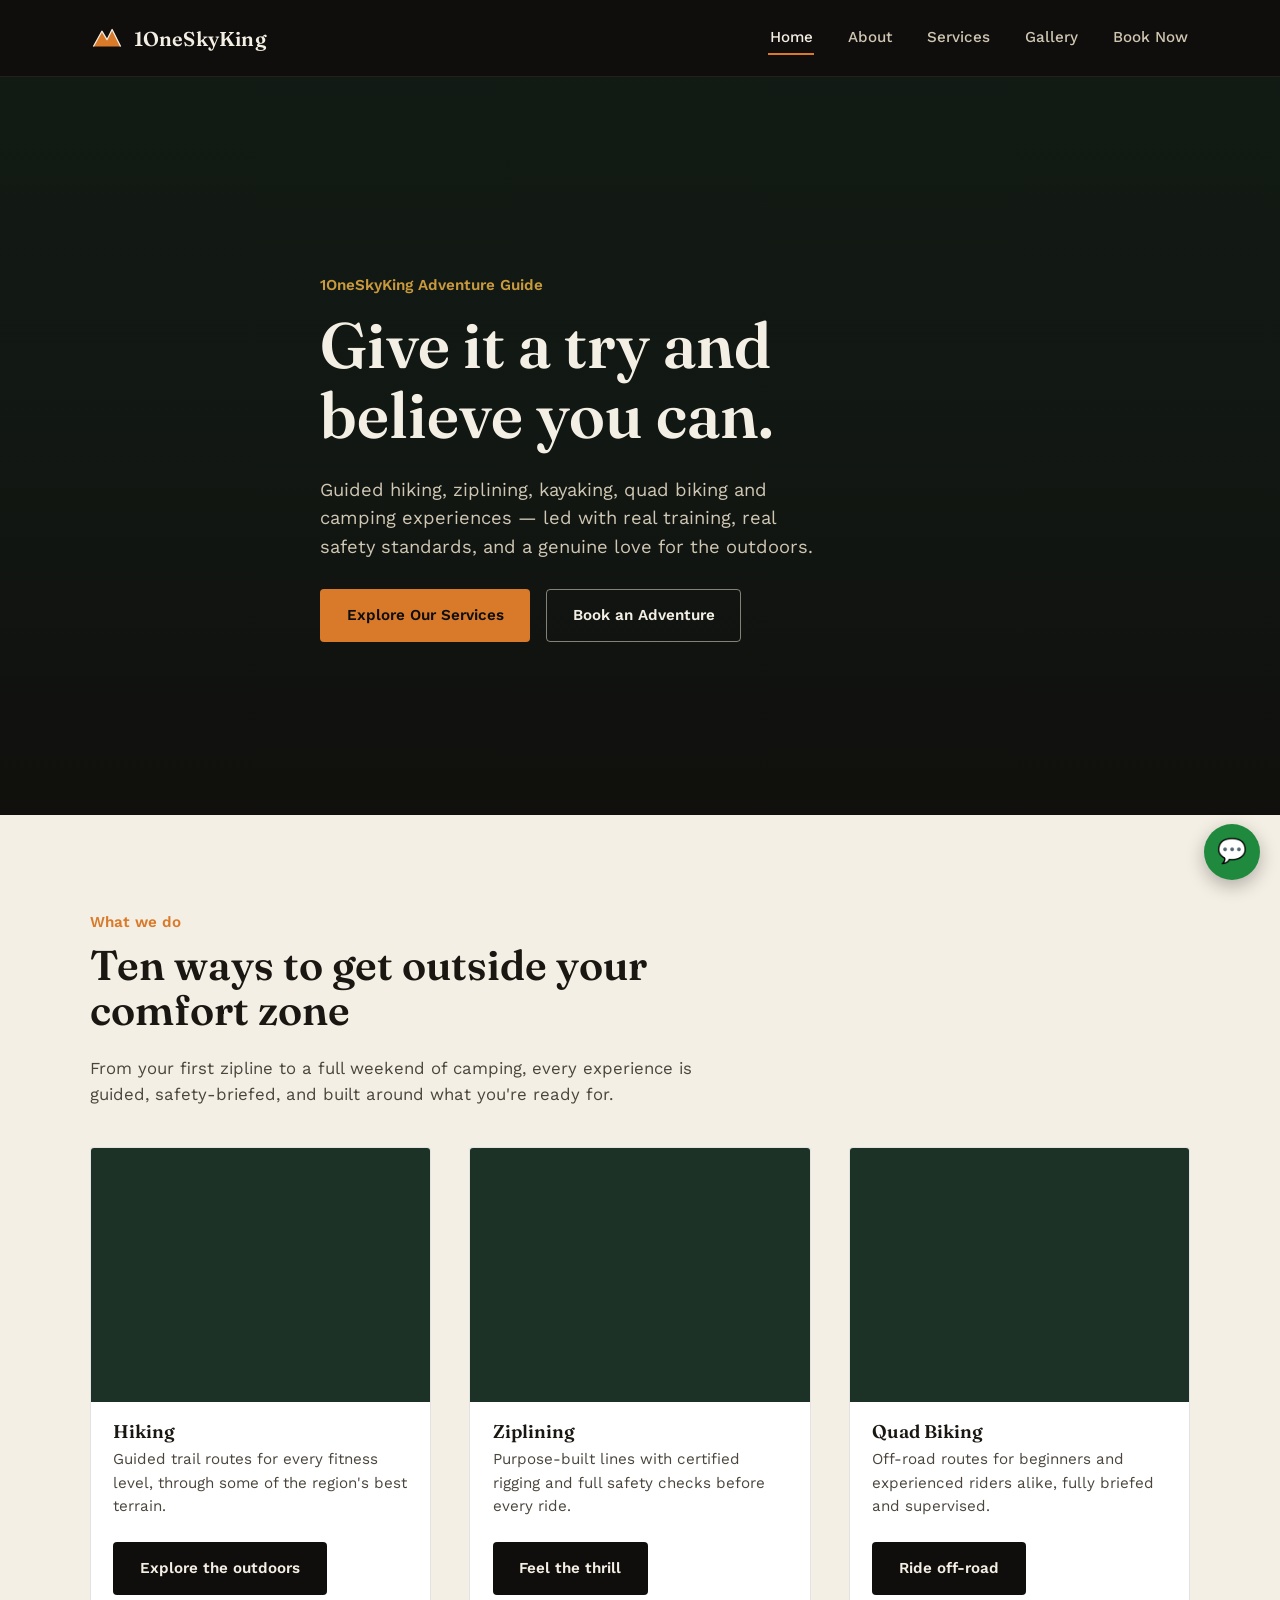
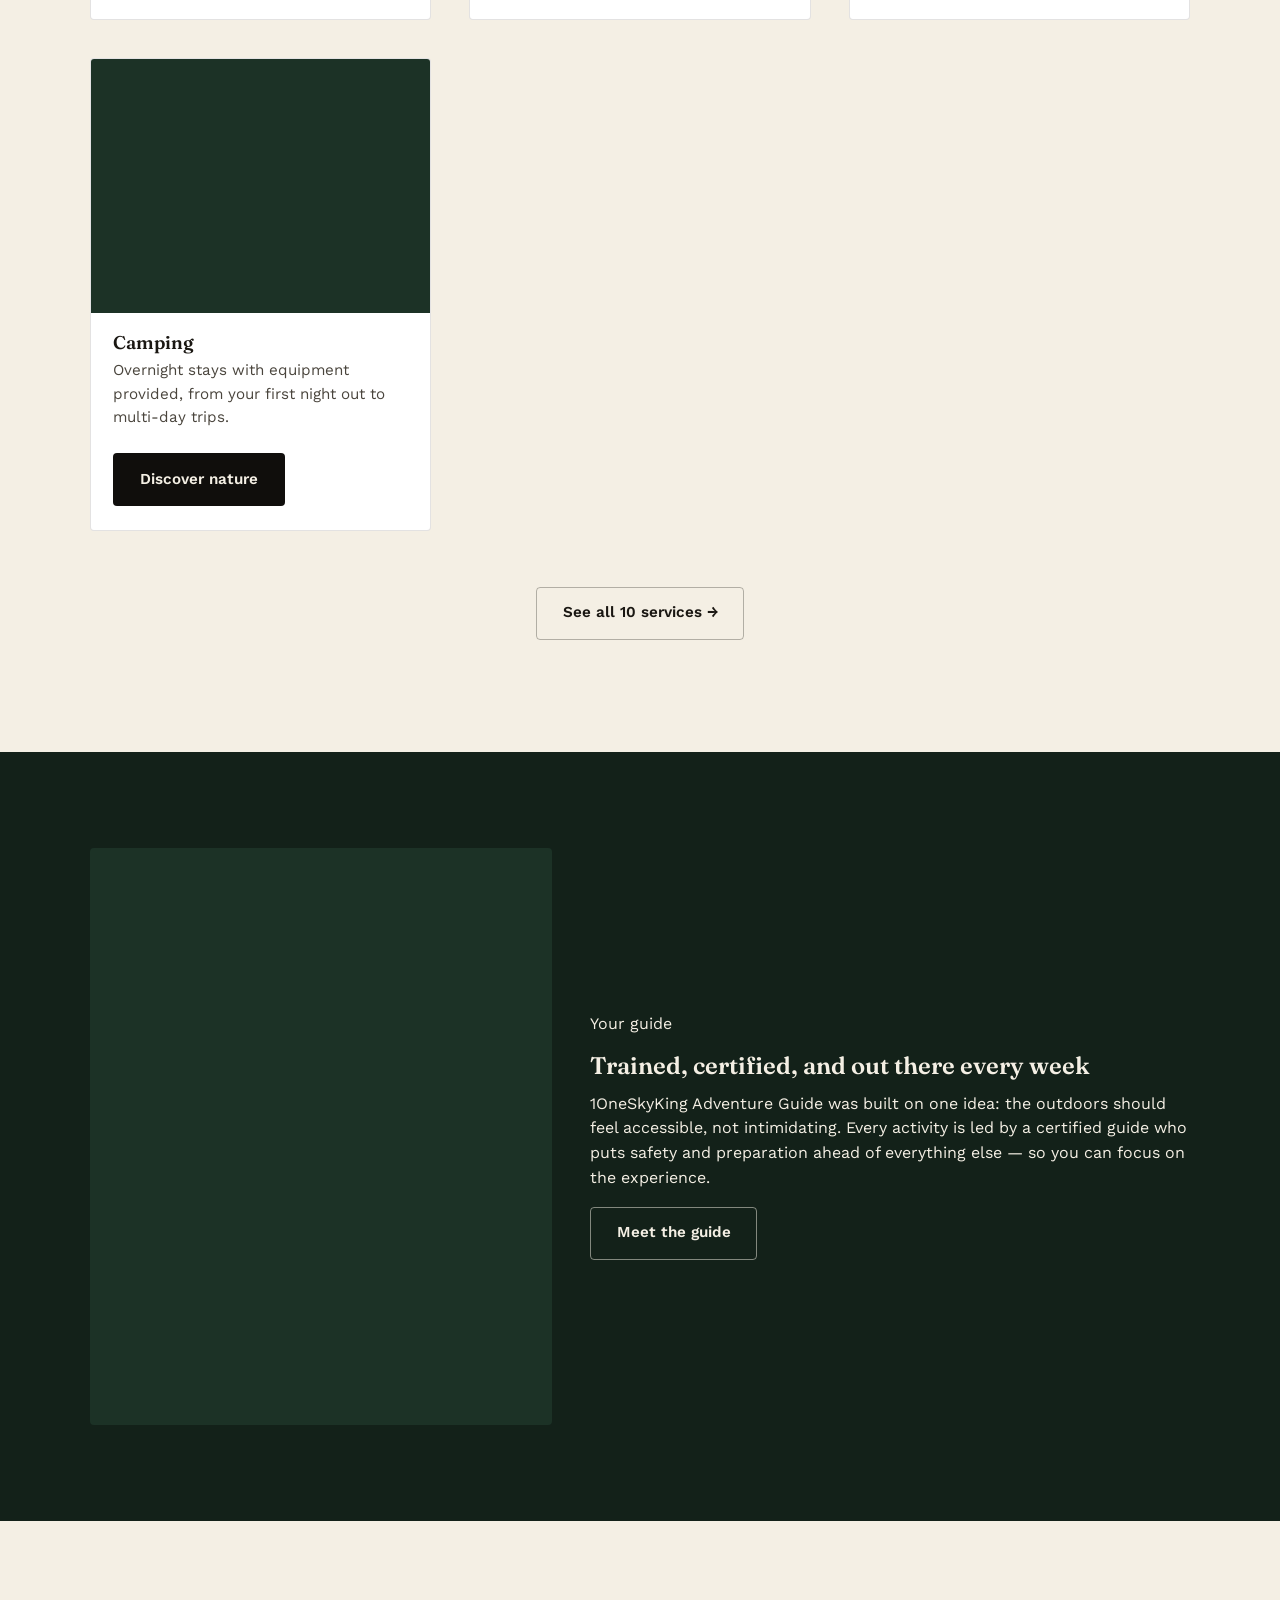
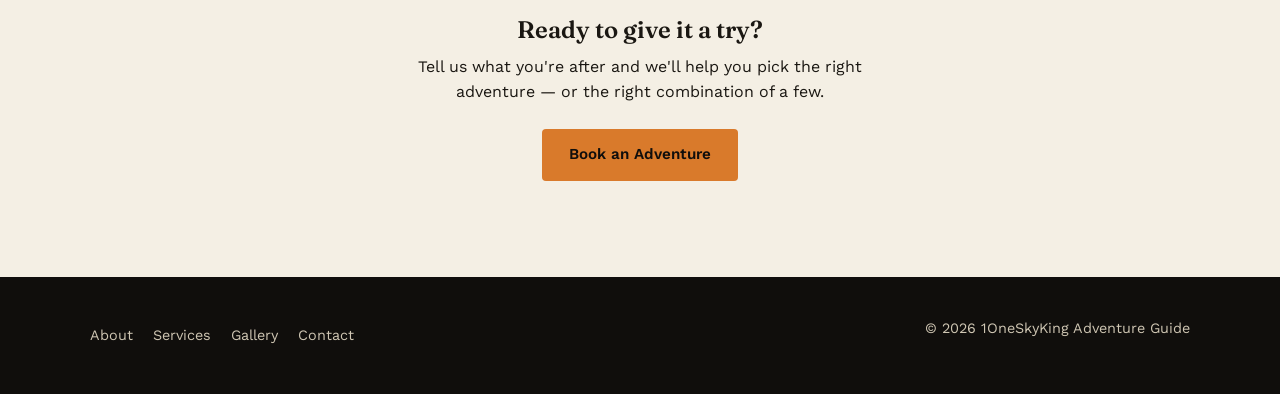
==== index.html @ 1276d013 "First Phase of Website" ====
<!DOCTYPE html>
<html lang="en">
<head>
<meta charset="UTF-8">
<meta name="viewport" content="width=device-width, initial-scale=1.0">
<title>1OneSkyKing Adventure Guide — Give It a Try and Believe You Can</title>
<meta name="description" content="1OneSkyKing Adventure Guide offers hiking, ziplining, kayaking, quad biking, camping and more. Book your next outdoor adventure today.">
<link rel="stylesheet" href="css/style.css">
</head>
<body>

<header class="site-header">
  <div class="wrap">
    <a href="index.html" class="logo">
      <svg class="mark" viewBox="0 0 40 40" fill="none" xmlns="http://www.w3.org/2000/svg" aria-hidden="true">
        <path d="M4 30L14 12L20 22L26 10L36 30H4Z" fill="#D97A2B"/>
        <path d="M4 30L14 12L20 22L26 10L36 30" stroke="#F4EFE4" stroke-width="1.5" stroke-linejoin="round" fill="none"/>
      </svg>
      1OneSkyKing
    </a>
    <button class="nav-toggle" aria-expanded="false" aria-controls="primary-nav" aria-label="Toggle menu">☰</button>
    <nav class="primary-nav" id="primary-nav">
      <ul>
        <li><a href="index.html" aria-current="page">Home</a></li>
        <li><a href="about.html">About</a></li>
        <li><a href="services.html">Services</a></li>
        <li><a href="gallery.html">Gallery</a></li>
        <li><a href="contact.html">Book Now</a></li>
      </ul>
    </nav>
  </div>
</header>

<main>
  <section class="hero">
    <div class="wrap hero-inner">
      <p class="eyebrow">1OneSkyKing Adventure Guide</p>
      <h1>Give it a try and believe you can.</h1>
      <p class="lede">Guided hiking, ziplining, kayaking, quad biking and camping experiences — led with real training, real safety standards, and a genuine love for the outdoors.</p>
      <div class="cta-row">
        <a href="services.html" class="btn btn-primary">Explore Our Services</a>
        <a href="contact.html" class="btn btn-outline">Book an Adventure</a>
      </div>
    </div>
  </section>

  <section>
    <div class="wrap">
      <div class="section-head">
        <p class="kicker">What we do</p>
        <h2>Ten ways to get outside your comfort zone</h2>
        <p>From your first zipline to a full weekend of camping, every experience is guided, safety-briefed, and built around what you're ready for.</p>
      </div>
      <div class="card-grid">
        <div class="service-card">
          <div class="thumb"></div>
          <div class="body">
            <h3>Hiking</h3>
            <p>Guided trail routes for every fitness level, through some of the region's best terrain.</p>
            <a href="services.html#hiking" class="btn btn-dark">Explore the outdoors</a>
          </div>
        </div>
        <div class="service-card">
          <div class="thumb"></div>
          <div class="body">
            <h3>Ziplining</h3>
            <p>Purpose-built lines with certified rigging and full safety checks before every ride.</p>
            <a href="services.html#ziplining" class="btn btn-dark">Feel the thrill</a>
          </div>
        </div>
        <div class="service-card">
          <div class="thumb"></div>
          <div class="body">
            <h3>Quad Biking</h3>
            <p>Off-road routes for beginners and experienced riders alike, fully briefed and supervised.</p>
            <a href="services.html#quad-biking" class="btn btn-dark">Ride off-road</a>
          </div>
        </div>
        <div class="service-card">
          <div class="thumb"></div>
          <div class="body">
            <h3>Camping</h3>
            <p>Overnight stays with equipment provided, from your first night out to multi-day trips.</p>
            <a href="services.html#camping" class="btn btn-dark">Discover nature</a>
          </div>
        </div>
      </div>
      <p class="center mt-lg"><a href="services.html" class="btn btn-outline" style="border-color:rgba(26,23,18,0.3); color:var(--ink);">See all 10 services →</a></p>
    </div>
  </section>

  <section class="section-dark">
    <div class="wrap about-grid">
      <div class="thumb"></div>
      <div>
        <p class="kicker">Your guide</p>
        <h2>Trained, certified, and out there every week</h2>
        <p>1OneSkyKing Adventure Guide was built on one idea: the outdoors should feel accessible, not intimidating. Every activity is led by a certified guide who puts safety and preparation ahead of everything else — so you can focus on the experience.</p>
        <a href="about.html" class="btn btn-outline">Meet the guide</a>
      </div>
    </div>
  </section>

  <section>
    <div class="wrap center">
      <h2>Ready to give it a try?</h2>
      <p style="max-width:50ch; margin:0 auto 1.5rem;">Tell us what you're after and we'll help you pick the right adventure — or the right combination of a few.</p>
      <a href="contact.html" class="btn btn-primary">Book an Adventure</a>
    </div>
  </section>
</main>

<footer class="site-footer">
  <div class="wrap">
    <nav>
      <ul>
        <li><a href="about.html">About</a></li>
        <li><a href="services.html">Services</a></li>
        <li><a href="gallery.html">Gallery</a></li>
        <li><a href="contact.html">Contact</a></li>
      </ul>
    </nav>
    <p>© <span id="year"></span> 1OneSkyKing Adventure Guide</p>
  </div>
</footer>

<a href="https://wa.me/000000000000" class="whatsapp-float" aria-label="Chat on WhatsApp" target="_blank" rel="noopener">💬</a>

<script src="js/main.js"></script>
</body>
</html>
---- css/style.css ----
/* =========================================================
   1OneSkyKing Adventure Guide — global stylesheet
   Design tokens
   ========================================================= */
@import url('https://fonts.googleapis.com/css2?family=Fraunces:opsz,wght@9..144,400;9..144,600;9..144,700&family=Work+Sans:wght@400;500;600;700&display=swap');

:root{
  /* color */
  --canopy:      #132119;   /* deep forest green — primary dark */
  --canopy-2:    #1c3226;   /* lighter green for panels */
  --char:        #100e0c;   /* near-black, warm not blue */
  --ember:       #d97a2b;   /* burnt orange accent */
  --gold:        #c99a3d;   /* muted gold accent */
  --bone:        #f4efe4;   /* warm off-white */
  --bone-dim:    #cfc6b3;   /* muted bone for secondary text on dark */
  --ink:         #1a1712;   /* body text on light */

  /* type */
  --display: 'Fraunces', serif;
  --body: 'Work Sans', sans-serif;

  /* layout */
  --maxw: 1180px;
  --gap: clamp(1.25rem, 3vw, 2.5rem);
  --radius: 4px;
}

*, *::before, *::after{ box-sizing: border-box; }

html{ scroll-behavior: smooth; }

body{
  margin:0;
  font-family: var(--body);
  color: var(--ink);
  background: var(--bone);
  line-height: 1.55;
  -webkit-font-smoothing: antialiased;
}

img{ max-width:100%; display:block; }

a{ color: inherit; text-decoration: none; }

h1,h2,h3,h4{
  font-family: var(--display);
  margin: 0 0 0.5em;
  line-height: 1.1;
  font-weight: 600;
}

p{ margin: 0 0 1em; }

.wrap{
  max-width: var(--maxw);
  margin: 0 auto;
  padding: 0 clamp(1.25rem, 4vw, 2.5rem);
}

/* focus visibility */
a:focus-visible, button:focus-visible, input:focus-visible, textarea:focus-visible, select:focus-visible{
  outline: 2px solid var(--ember);
  outline-offset: 3px;
}

@media (prefers-reduced-motion: reduce){
  *{ animation: none !important; transition: none !important; scroll-behavior: auto !important; }
}

/* =========================================================
   Header / Nav
   ========================================================= */
.site-header{
  position: sticky;
  top: 0;
  z-index: 100;
  background: var(--char);
  border-bottom: 1px solid rgba(244,239,228,0.08);
}

.site-header .wrap{
  display:flex;
  align-items:center;
  justify-content:space-between;
  height: 76px;
}

.logo{
  display:flex;
  align-items:center;
  gap:0.6rem;
  font-family: var(--display);
  font-size: 1.25rem;
  color: var(--bone);
  font-weight:600;
  letter-spacing: 0.2px;
}
.logo .mark{
  width:34px; height:34px;
  flex-shrink:0;
}

nav.primary-nav ul{
  list-style:none;
  display:flex;
  gap: clamp(1rem, 2.5vw, 2rem);
  margin:0; padding:0;
}
nav.primary-nav a{
  color: var(--bone-dim);
  font-size: 0.95rem;
  font-weight:500;
  padding: 0.4rem 0.1rem;
  border-bottom: 2px solid transparent;
  transition: color .15s ease, border-color .15s ease;
}
nav.primary-nav a:hover,
nav.primary-nav a[aria-current="page"]{
  color: var(--bone);
  border-color: var(--ember);
}

.nav-toggle{
  display:none;
  background:none;
  border:1px solid rgba(244,239,228,0.3);
  color: var(--bone);
  border-radius: var(--radius);
  width:42px; height:38px;
  font-size:1.1rem;
  cursor:pointer;
}

@media (max-width: 760px){
  .nav-toggle{ display:block; }
  nav.primary-nav{
    position:absolute;
    top:76px; left:0; right:0;
    background: var(--char);
    border-bottom:1px solid rgba(244,239,228,0.08);
    max-height:0;
    overflow:hidden;
    transition: max-height .25s ease;
  }
  nav.primary-nav.open{ max-height: 320px; }
  nav.primary-nav ul{
    flex-direction:column;
    padding: 0.5rem clamp(1.25rem,4vw,2.5rem) 1.25rem;
    gap: 0.25rem;
  }
  nav.primary-nav a{ display:block; padding:0.6rem 0; }
}

/* =========================================================
   Buttons
   ========================================================= */
.btn{
  display:inline-flex;
  align-items:center;
  gap:0.5rem;
  padding: 0.85rem 1.6rem;
  border-radius: var(--radius);
  font-weight:600;
  font-size:0.95rem;
  border: 1px solid transparent;
  cursor:pointer;
  transition: transform .15s ease, background .15s ease, border-color .15s ease, color .15s ease;
}
.btn:hover{ transform: translateY(-2px); }

.btn-primary{
  background: var(--ember);
  color: var(--char);
}
.btn-primary:hover{ background:#e88a3d; }

.btn-outline{
  background: transparent;
  border-color: rgba(244,239,228,0.5);
  color: var(--bone);
}
.btn-outline:hover{ border-color: var(--bone); }

.btn-dark{
  background: var(--char);
  color: var(--bone);
}
.btn-dark:hover{ background:#000; }

/* =========================================================
   Hero
   ========================================================= */
.hero{
  position:relative;
  min-height: 82vh;
  display:flex;
  align-items:flex-end;
  background:
    linear-gradient(180deg, rgba(16,14,12,0.35) 0%, rgba(16,14,12,0.55) 55%, rgba(16,14,12,0.92) 100%),
    var(--canopy) url('../images/hero-adventure.jpg') center/cover no-repeat;
  color: var(--bone);
}
.hero-inner{
  padding-bottom: clamp(2.5rem, 6vw, 5rem);
  max-width: 720px;
}
.hero .eyebrow{
  color: var(--gold);
  font-weight:600;
  font-size:0.95rem;
  margin-bottom:0.75rem;
}
.hero h1{
  font-size: clamp(2.3rem, 5.5vw, 4rem);
  margin-bottom: 0.4em;
}
.hero p.lede{
  font-size: 1.15rem;
  color: var(--bone-dim);
  max-width: 46ch;
}
.hero .cta-row{
  display:flex;
  flex-wrap:wrap;
  gap: 1rem;
  margin-top: 1.75rem;
}

/* =========================================================
   Section scaffolding
   ========================================================= */
section{ padding: clamp(3.5rem, 8vw, 6rem) 0; }

.section-head{
  max-width: 640px;
  margin-bottom: 2.5rem;
}
.section-head .kicker{
  color: var(--ember);
  font-weight:600;
  font-size:0.95rem;
  margin-bottom:0.5rem;
}
.section-head h2{
  font-size: clamp(1.8rem, 3.5vw, 2.6rem);
}
.section-head p{
  color:#4a453d;
  font-size:1.05rem;
}

.section-dark{
  background: var(--canopy);
  color: var(--bone);
}
.section-dark .section-head p{ color: var(--bone-dim); }
.section-dark h2, .section-dark h3{ color: var(--bone); }

/* =========================================================
   Cards — services / gallery
   ========================================================= */
.card-grid{
  display:grid;
  grid-template-columns: repeat(auto-fill, minmax(260px, 1fr));
  gap: var(--gap);
}

.service-card{
  border: 1px solid rgba(26,23,18,0.12);
  border-radius: var(--radius);
  overflow:hidden;
  background:#fff;
  display:flex;
  flex-direction:column;
}
.service-card .thumb{
  aspect-ratio: 4/3;
  background: var(--canopy-2) center/cover no-repeat;
}
.service-card .body{
  padding: 1.25rem 1.4rem 1.5rem;
  display:flex;
  flex-direction:column;
  flex:1;
}
.service-card h3{ font-size:1.15rem; margin-bottom:0.35rem; }
.service-card p{ color:#4a453d; font-size:0.95rem; flex:1; }
.service-card .btn{ align-self:flex-start; margin-top:0.5rem; }

/* full service detail rows used on services.html */
.service-detail{
  display:grid;
  grid-template-columns: 1fr 1.2fr;
  gap: var(--gap);
  align-items:center;
  padding: clamp(2rem, 5vw, 3rem) 0;
  border-bottom: 1px solid rgba(26,23,18,0.1);
}
.service-detail:last-child{ border-bottom:none; }
.service-detail .thumb{
  aspect-ratio: 5/4;
  border-radius: var(--radius);
  background: var(--canopy-2) center/cover no-repeat;
}
.service-detail h3{ font-size:1.5rem; }
.service-detail .meta{
  display:flex; gap:0.75rem; flex-wrap:wrap;
  margin-top:1rem;
}
.service-detail .tag{
  font-size:0.8rem;
  font-weight:600;
  color: var(--canopy);
  background: rgba(19,33,25,0.08);
  padding: 0.3rem 0.7rem;
  border-radius: 999px;
}
@media (max-width: 760px){
  .service-detail{ grid-template-columns:1fr; }
  .service-detail .thumb{ order:-1; }
}

/* =========================================================
   Gallery
   ========================================================= */
.gallery-filters{
  display:flex;
  flex-wrap:wrap;
  gap:0.6rem;
  margin-bottom:2rem;
}
.gallery-filters button{
  font-family:var(--body);
  font-weight:600;
  font-size:0.9rem;
  padding: 0.5rem 1.1rem;
  border-radius: 999px;
  border: 1px solid rgba(26,23,18,0.2);
  background: transparent;
  color: var(--ink);
  cursor:pointer;
  transition: background .15s ease, color .15s ease;
}
.gallery-filters button.active,
.gallery-filters button:hover{
  background: var(--canopy);
  border-color: var(--canopy);
  color: var(--bone);
}
.gallery-grid{
  display:grid;
  grid-template-columns: repeat(auto-fill, minmax(240px,1fr));
  gap: 1rem;
}
.gallery-item{
  aspect-ratio: 1/1;
  border-radius: var(--radius);
  background: var(--canopy-2) center/cover no-repeat;
  position:relative;
  overflow:hidden;
}
.gallery-item .cap{
  position:absolute; left:0; right:0; bottom:0;
  padding: 0.6rem 0.8rem;
  font-size:0.82rem;
  font-weight:600;
  color: var(--bone);
  background: linear-gradient(0deg, rgba(16,14,12,0.85), transparent);
}
.gallery-item.hidden{ display:none; }

/* =========================================================
   About page bits
   ========================================================= */
.about-grid{
  display:grid;
  grid-template-columns: 1fr 1.3fr;
  gap: var(--gap);
  align-items:center;
}
.about-grid .thumb{
  aspect-ratio: 4/5;
  border-radius: var(--radius);
  background: var(--canopy-2) center/cover no-repeat;
}
@media (max-width: 760px){
  .about-grid{ grid-template-columns:1fr; }
}

.pillar-grid{
  display:grid;
  grid-template-columns: repeat(auto-fit, minmax(220px,1fr));
  gap: var(--gap);
  margin-top: 2rem;
}
.pillar{
  border-left: 2px solid var(--ember);
  padding-left: 1.1rem;
}
.pillar h3{ font-size:1.05rem; }
.pillar p{ font-size:0.92rem; color:#4a453d; }

/* =========================================================
   Safety section
   ========================================================= */
.safety-list{
  list-style:none;
  margin:0; padding:0;
  display:grid;
  gap:1rem;
}
.safety-list li{
  display:flex;
  gap:0.9rem;
  align-items:flex-start;
  padding: 1rem 0;
  border-bottom:1px solid rgba(244,239,228,0.12);
}
.safety-list .num{
  font-family: var(--display);
  font-weight:600;
  color: var(--gold);
  font-size:1.1rem;
  flex-shrink:0;
}

/* =========================================================
   Booking / contact
   ========================================================= */
.contact-grid{
  display:grid;
  grid-template-columns: 1.1fr 0.9fr;
  gap: var(--gap);
  align-items:start;
}
@media (max-width: 860px){
  .contact-grid{ grid-template-columns:1fr; }
}

form.booking{
  display:grid;
  gap:1rem;
  background:#fff;
  border:1px solid rgba(26,23,18,0.12);
  border-radius: var(--radius);
  padding: clamp(1.5rem, 3vw, 2.25rem);
}
.field{ display:grid; gap:0.4rem; }
.field label{ font-size:0.9rem; font-weight:600; }
.field input, .field select, .field textarea{
  font-family: var(--body);
  font-size:0.95rem;
  padding:0.75rem 0.9rem;
  border:1px solid rgba(26,23,18,0.25);
  border-radius: var(--radius);
  background:#fdfcf9;
  color: var(--ink);
}
.field textarea{ resize:vertical; min-height:110px; }
.row-2{
  display:grid;
  grid-template-columns:1fr 1fr;
  gap:1rem;
}
@media (max-width:520px){ .row-2{ grid-template-columns:1fr; } }

.form-note{ font-size:0.85rem; color:#6b6656; }
.form-status{ font-size:0.9rem; font-weight:600; min-height:1.2em; }
.form-status.ok{ color:#2b6b3f; }
.form-status.err{ color:#a83232; }

.contact-info{
  display:grid;
  gap:1.5rem;
}
.info-card{
  border:1px solid rgba(26,23,18,0.12);
  border-radius:var(--radius);
  padding:1.4rem 1.5rem;
  background:#fff;
}
.info-card h3{ font-size:1.05rem; margin-bottom:0.5rem; }
.info-card p{ margin:0; color:#4a453d; font-size:0.95rem; }
.info-card a.value{ font-weight:600; color:var(--canopy); }

.social-row{ display:flex; gap:0.85rem; margin-top:0.5rem; }
.social-row a{
  width:38px; height:38px;
  border-radius:50%;
  border:1px solid rgba(26,23,18,0.2);
  display:flex; align-items:center; justify-content:center;
}
.social-row a:hover{ background: var(--canopy); border-color:var(--canopy); color:#fff; }

.map-embed{
  border-radius: var(--radius);
  overflow:hidden;
  border:1px solid rgba(26,23,18,0.12);
  aspect-ratio: 16/9;
}
.map-embed iframe{ width:100%; height:100%; border:0; }

/* Floating WhatsApp button — sitewide */
.whatsapp-float{
  position:fixed;
  right: 1.25rem;
  bottom: 1.25rem;
  z-index: 200;
  width:56px; height:56px;
  border-radius:50%;
  background:#1f8a3d;
  color:#fff;
  display:flex; align-items:center; justify-content:center;
  box-shadow: 0 6px 18px rgba(0,0,0,0.28);
  font-size:1.5rem;
  transition: transform .15s ease;
}
.whatsapp-float:hover{ transform: scale(1.06); }

/* =========================================================
   Footer
   ========================================================= */
footer.site-footer{
  background: var(--char);
  color: var(--bone-dim);
  padding: 2.5rem 0;
  font-size:0.9rem;
}
footer.site-footer .wrap{
  display:flex;
  flex-wrap:wrap;
  gap:1rem;
  align-items:center;
  justify-content:space-between;
}
footer.site-footer nav ul{
  list-style:none; display:flex; gap:1.25rem; margin:0; padding:0; flex-wrap:wrap;
}
footer.site-footer a:hover{ color: var(--bone); }

/* utility */
.center{ text-align:center; }
.mt-lg{ margin-top: clamp(2rem,5vw,3.5rem); }
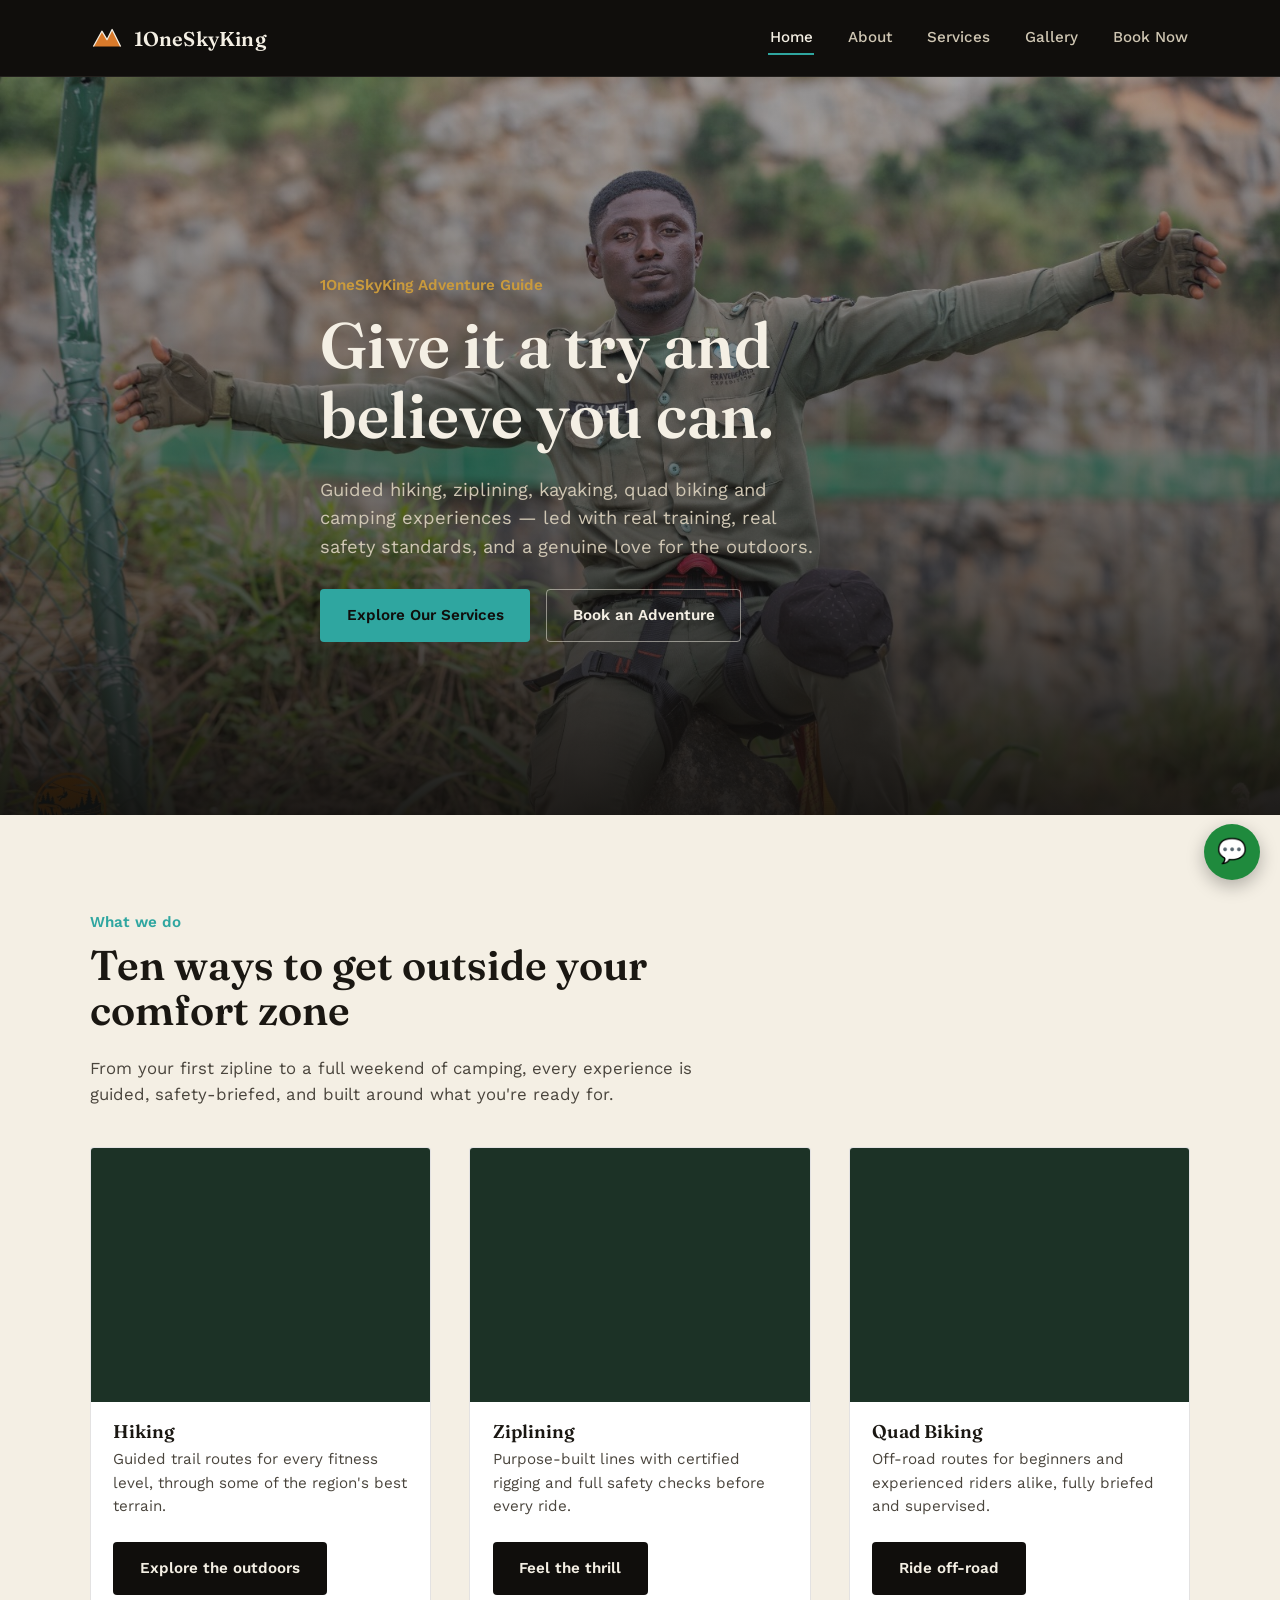
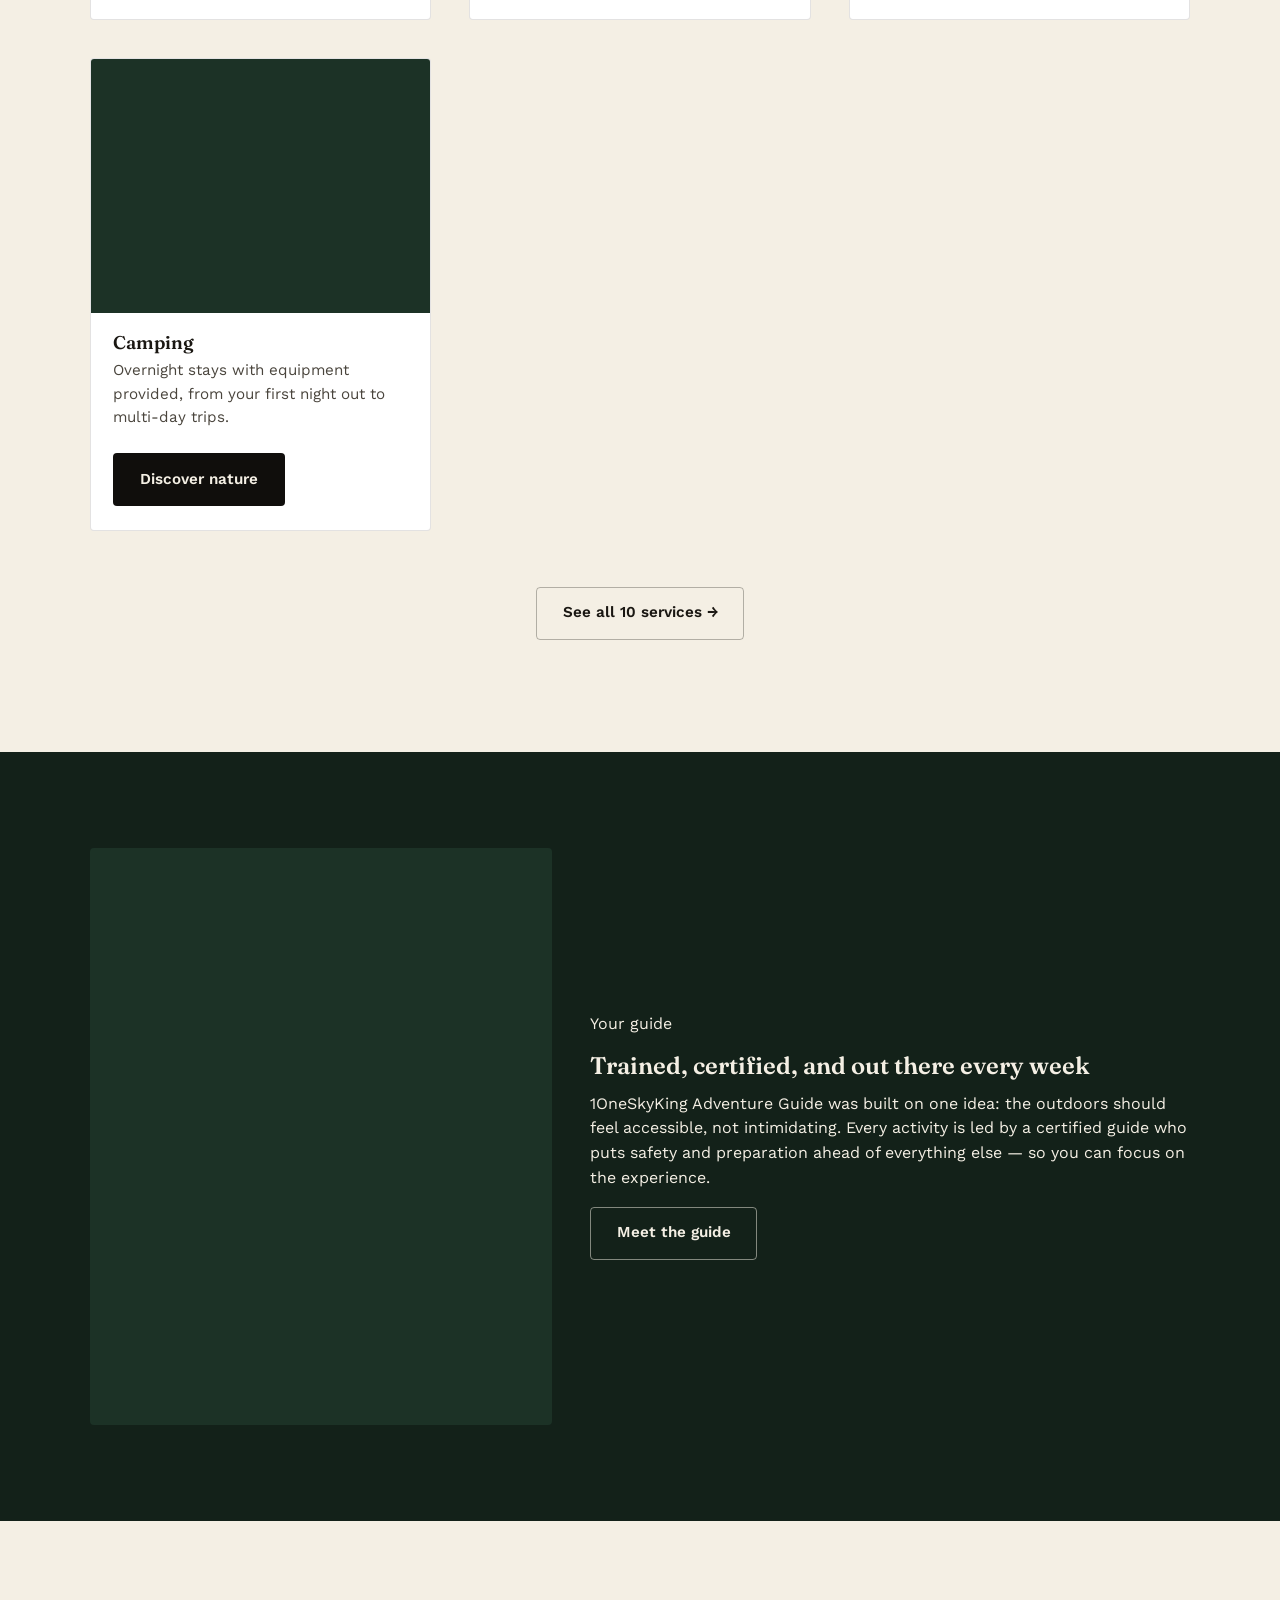
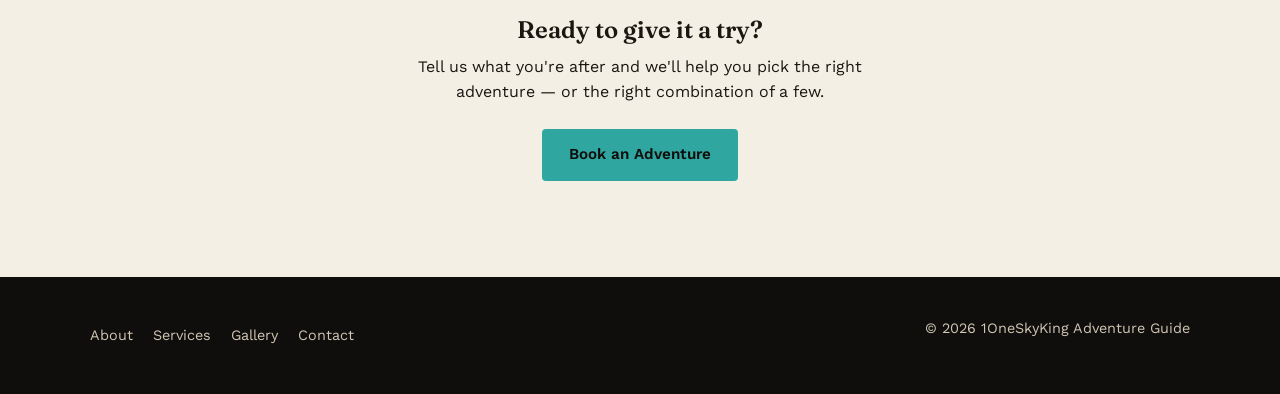
==== commit 0a3c6900: "Changed font style fixed Whatsapp Placeholders" ====
--- a/index.html
+++ b/index.html
@@ -32,8 +32,11 @@
 </header>
 
 <main>
-  <section class="hero">
-    <div class="wrap hero-inner">
+ <section class="hero" id="hero">
+     <div class="hero-slide active" style="background-image:url('images/Hero.jpeg')"></div>
+     <div class="hero-slide" style="background-image:url('images/Potentialhero.jpeg')"></div>
+     <div class="hero-slide" style="background-image:url('images/GoingDownwithcustomer.jpeg')"></div>
+     <div class="wrap hero-inner">
       <p class="eyebrow">1OneSkyKing Adventure Guide</p>
       <h1>Give it a try and believe you can.</h1>
       <p class="lede">Guided hiking, ziplining, kayaking, quad biking and camping experiences — led with real training, real safety standards, and a genuine love for the outdoors.</p>
--- a/css/style.css
+++ b/css/style.css
@@ -2,14 +2,14 @@
    1OneSkyKing Adventure Guide — global stylesheet
    Design tokens
    ========================================================= */
-@import url('https://fonts.googleapis.com/css2?family=Fraunces:opsz,wght@9..144,400;9..144,600;9..144,700&family=Work+Sans:wght@400;500;600;700&display=swap');
+@import url('https://fonts.googleapis.com/css2?family=Anton&family=Fraunces:opsz,wght@9..144,400;9..144,600;9..144,700&family=Work+Sans:wght@400;500;600;700&display=swap');
 
 :root{
   /* color */
   --canopy:      #132119;   /* deep forest green — primary dark */
   --canopy-2:    #1c3226;   /* lighter green for panels */
   --char:        #100e0c;   /* near-black, warm not blue */
-  --ember:       #d97a2b;   /* burnt orange accent */
+  --ember:       #2fa6a0;    /*Teal */  /*--ember: #e8543a; */
   --gold:        #c99a3d;   /* muted gold accent */
   --bone:        #f4efe4;   /* warm off-white */
   --bone-dim:    #cfc6b3;   /* muted bone for secondary text on dark */
@@ -36,6 +36,7 @@
   background: var(--bone);
   line-height: 1.55;
   -webkit-font-smoothing: antialiased;
+  --header-font: 'Anton', sans-serif;
 }
 
 img{ max-width:100%; display:block; }
@@ -86,6 +87,8 @@
 }
 
 .logo{
+  font-family: var(--header-font);
+  letter-spacing: 0.5px;
   display:flex;
   align-items:center;
   gap:0.6rem;
@@ -192,15 +195,33 @@
    ========================================================= */
 .hero{
   position:relative;
+  overflow:hidden;
   min-height: 82vh;
   display:flex;
   align-items:flex-end;
-  background:
-    linear-gradient(180deg, rgba(16,14,12,0.35) 0%, rgba(16,14,12,0.55) 55%, rgba(16,14,12,0.92) 100%),
-    var(--canopy) url('../images/hero-adventure.jpg') center/cover no-repeat;
-  color: var(--bone);
-}
+  color: var(--bone);
+}
+.hero::before{
+  content:'';
+  position:absolute;
+  inset:0;
+  background: linear-gradient(180deg, rgba(16,14,12,0.35) 0%, rgba(16,14,12,0.55) 55%, rgba(16,14,12,0.92) 100%);
+  z-index:1;
+}
+.hero-slide{
+  position:absolute;
+  inset:0;
+  background-position:center;
+  background-size:cover;
+  opacity:0;
+  transition: opacity 1.4s ease;
+  z-index:0;
+}
+.hero-slide.active{ opacity:1; }
+
 .hero-inner{
+  position:relative;
+  z-index:2;
   padding-bottom: clamp(2.5rem, 6vw, 5rem);
   max-width: 720px;
 }
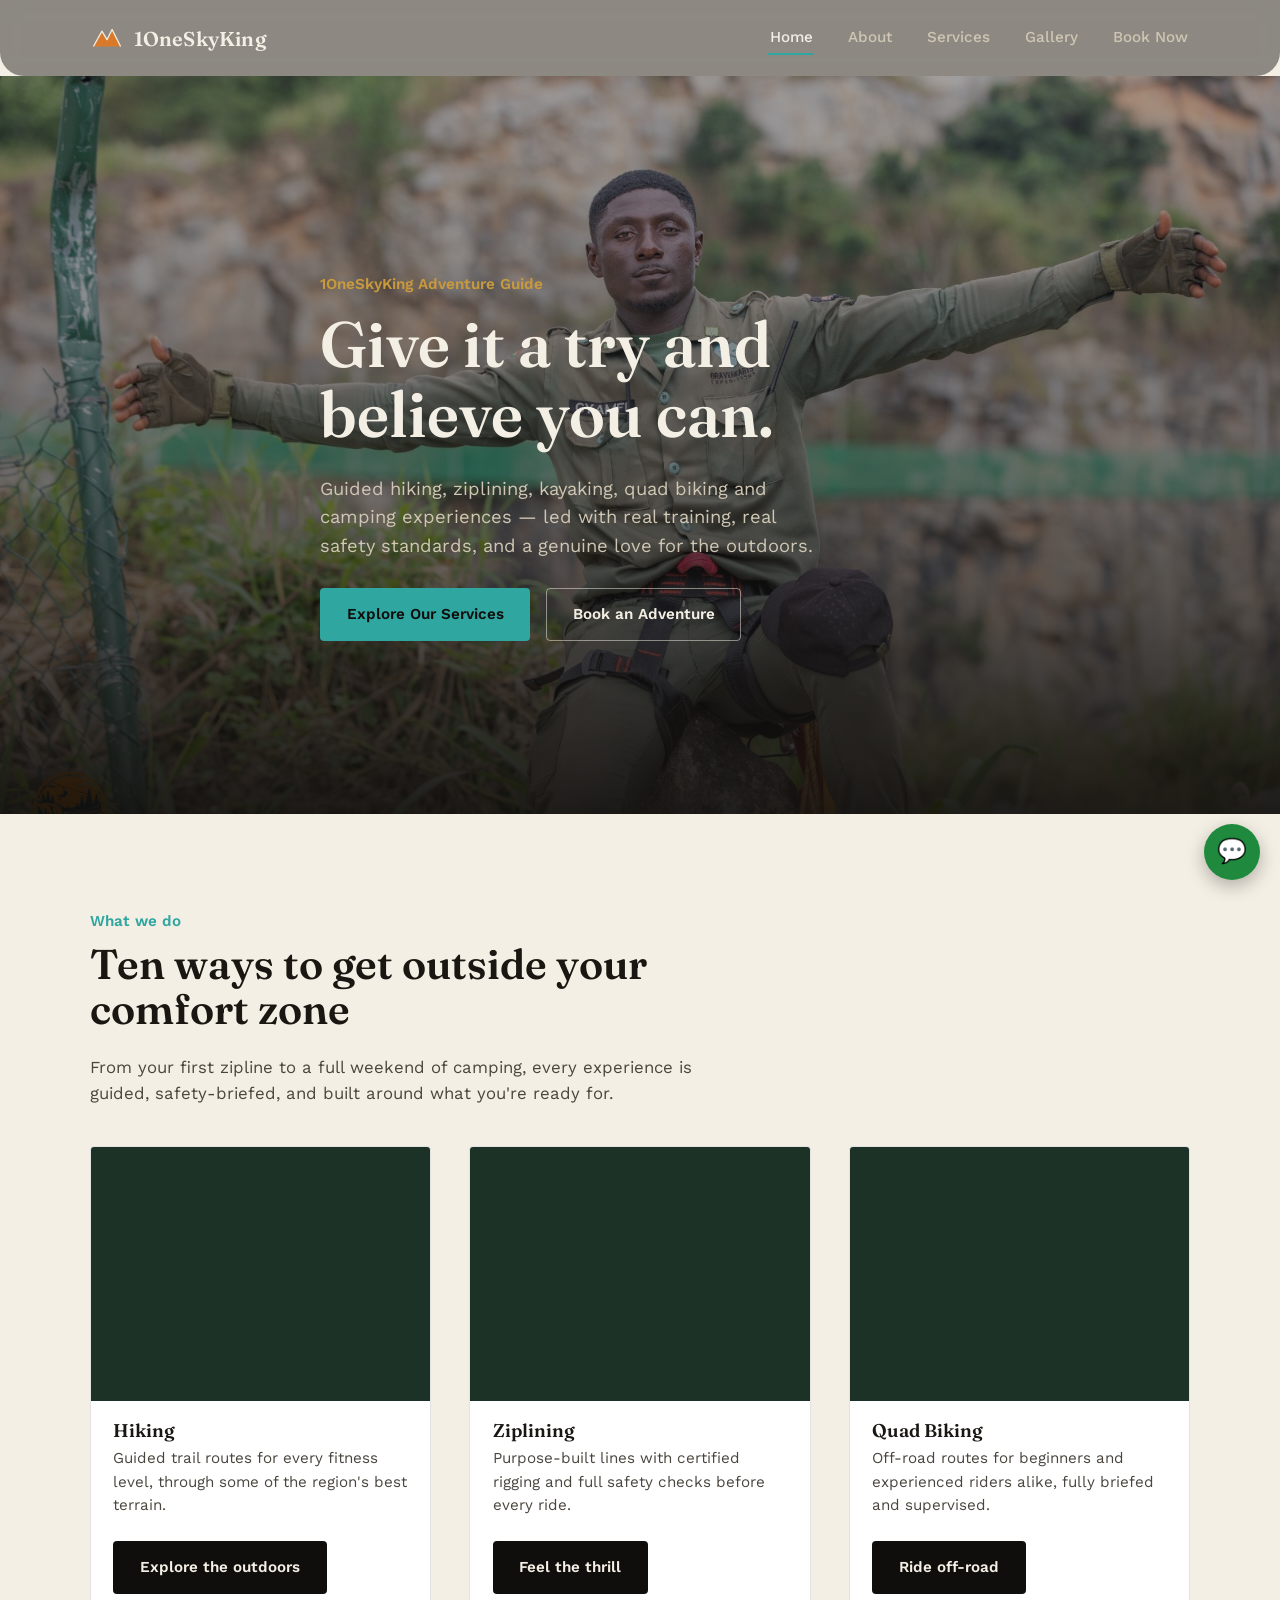
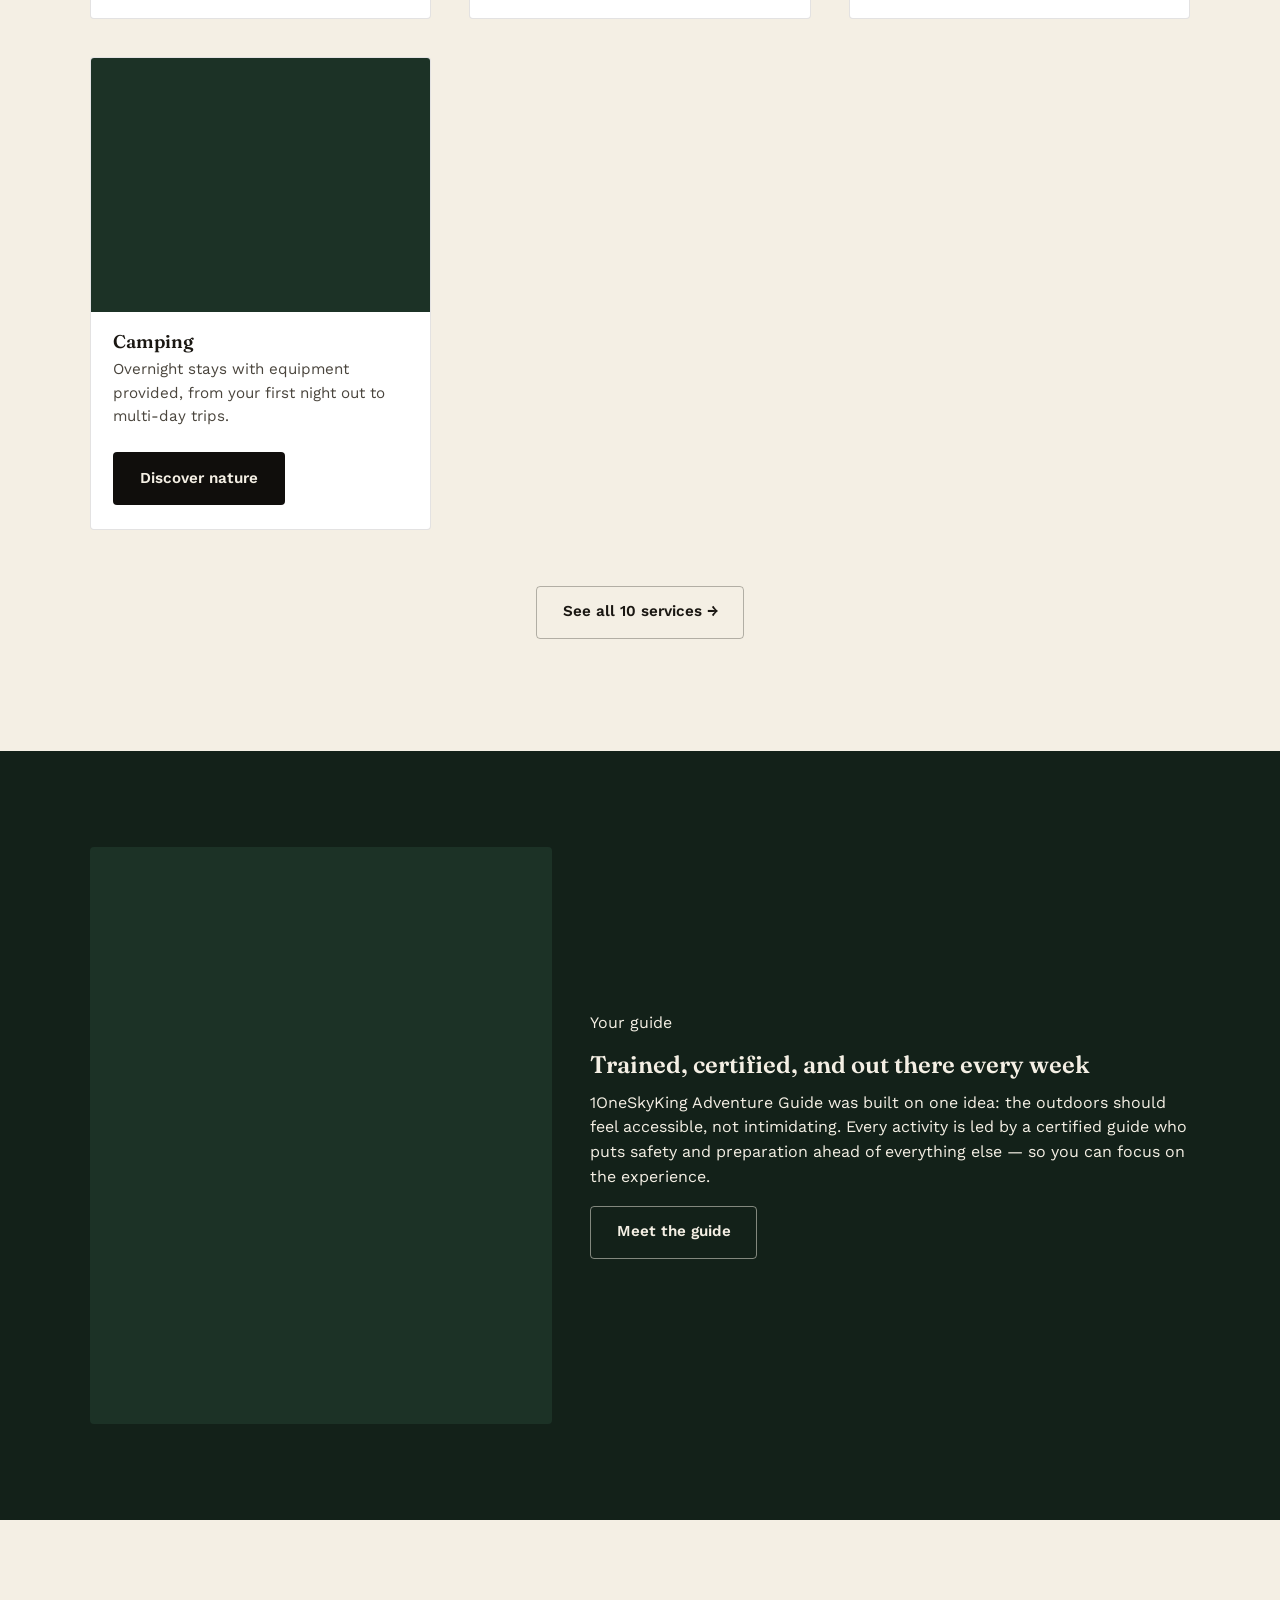
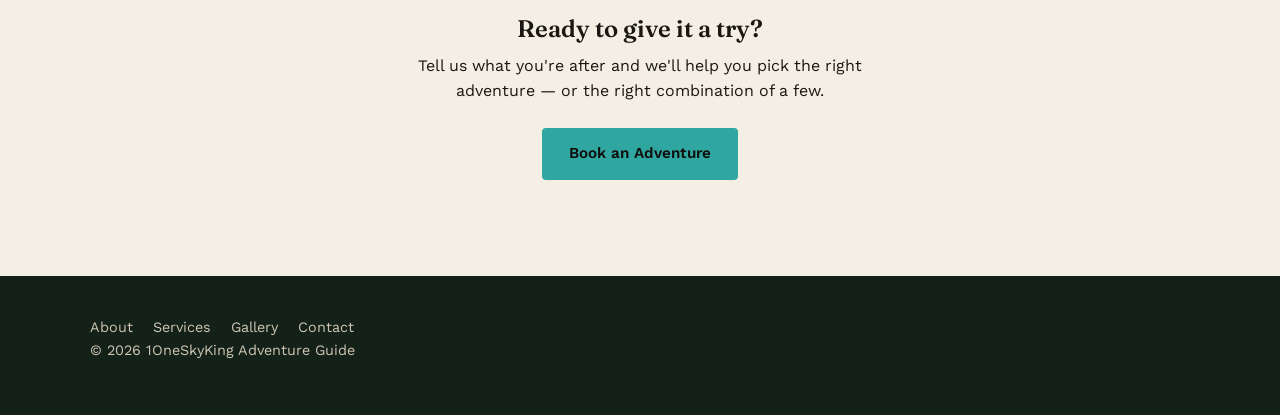
==== commit 362023b9: "Made more Changes" ====
--- a/index.html
+++ b/index.html
@@ -127,7 +127,7 @@
   </div>
 </footer>
 
-<a href="https://wa.me/000000000000" class="whatsapp-float" aria-label="Chat on WhatsApp" target="_blank" rel="noopener">💬</a>
+<a href="https://wa.me/+233246155531" class="whatsapp-float" aria-label="Chat on WhatsApp" target="_blank" rel="noopener">💬</a>
 
 <script src="js/main.js"></script>
 </body>
--- a/css/style.css
+++ b/css/style.css
@@ -75,8 +75,11 @@
   position: sticky;
   top: 0;
   z-index: 100;
-  background: var(--char);
-  border-bottom: 1px solid rgba(244,239,228,0.08);
+  background: rgba(16,14,12,0.45);
+  backdrop-filter: blur(10px);
+  -webkit-backdrop-filter: blur(10px);
+  border-bottom: none;
+  border-radius: 0 0 24px 24px;
 }
 
 .site-header .wrap{
@@ -547,13 +550,13 @@
   padding: 2.5rem 0;
   font-size:0.9rem;
 }
-footer.site-footer .wrap{
-  display:flex;
-  flex-wrap:wrap;
-  gap:1rem;
-  align-items:center;
-  justify-content:space-between;
-}
+footer.site-footer{
+  background: var(--canopy);   /* was: var(--char) */
+  color: var(--bone-dim);
+  padding: 2.5rem 0;
+  font-size:0.9rem;
+}
+
 footer.site-footer nav ul{
   list-style:none; display:flex; gap:1.25rem; margin:0; padding:0; flex-wrap:wrap;
 }
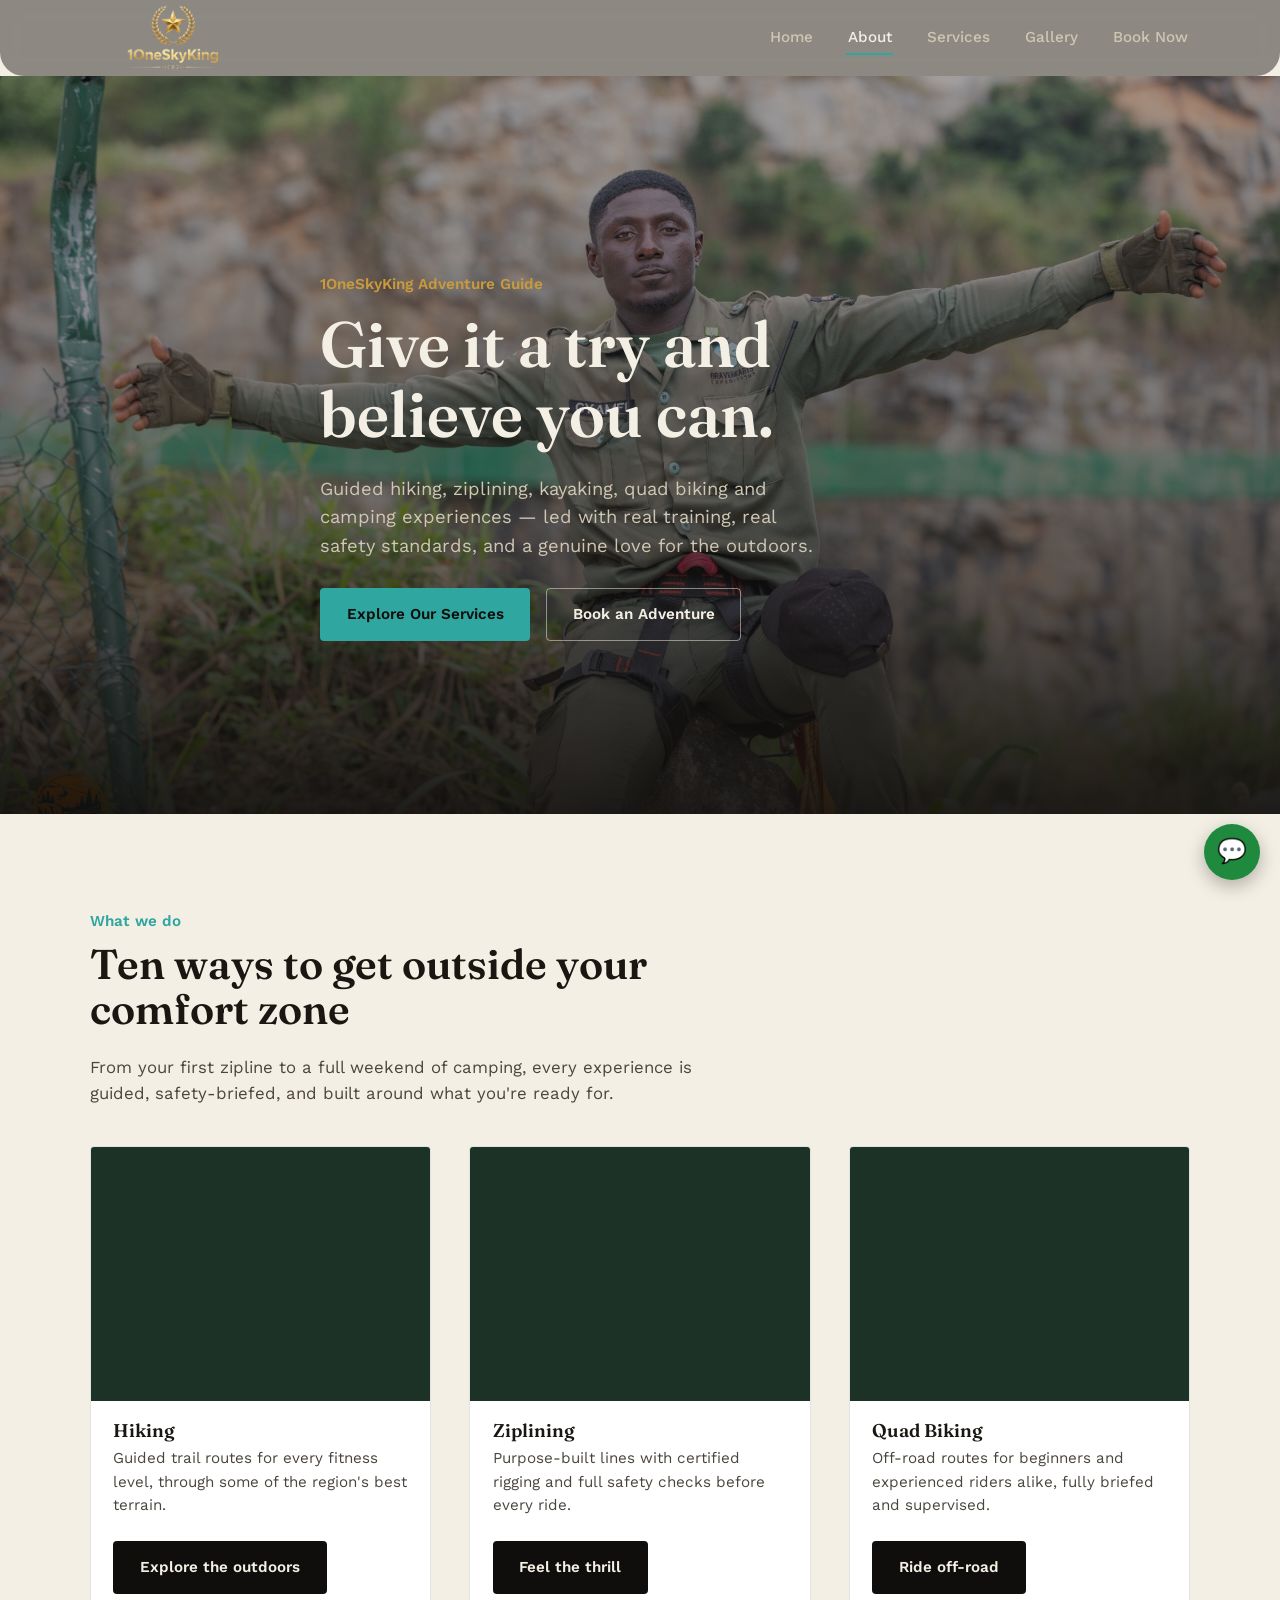
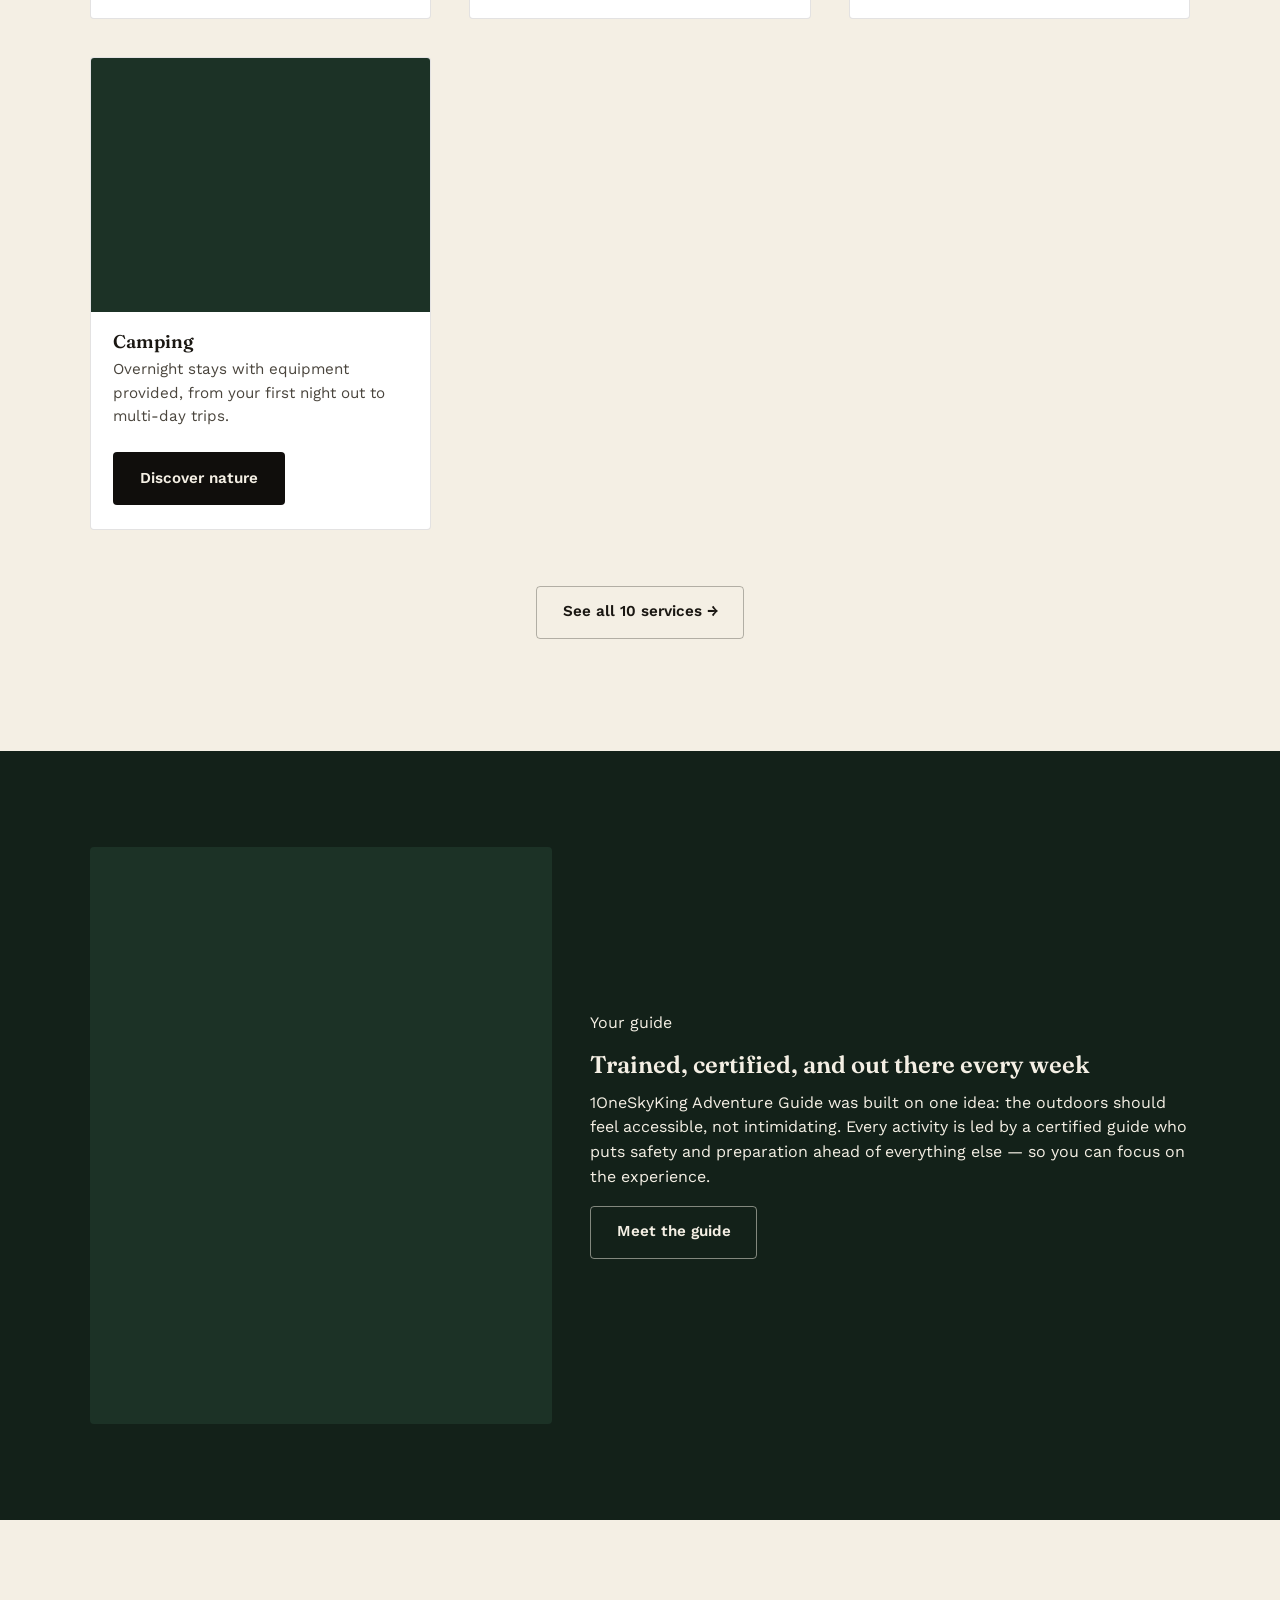
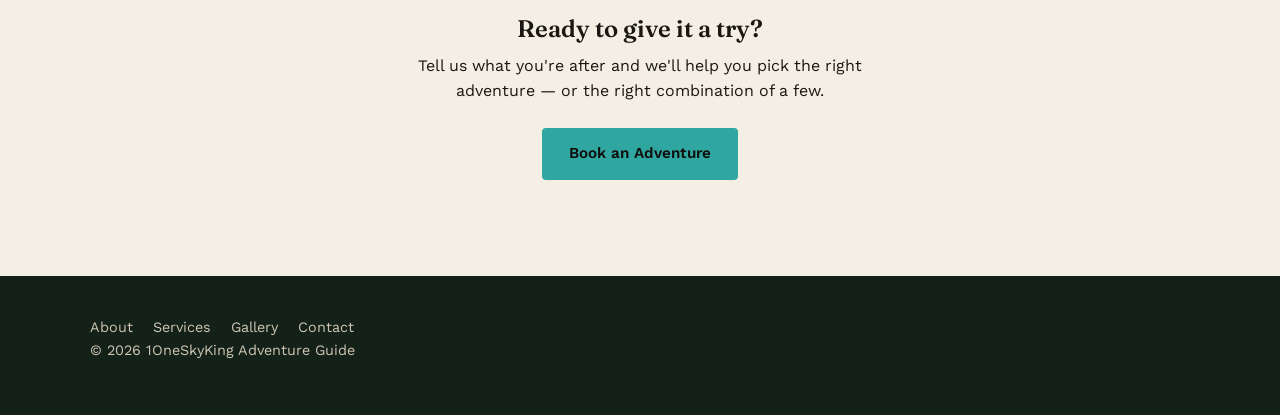
==== commit e1ee7368: "Made more Changes" ====
--- a/index.html
+++ b/index.html
@@ -12,17 +12,13 @@
 <header class="site-header">
   <div class="wrap">
     <a href="index.html" class="logo">
-      <svg class="mark" viewBox="0 0 40 40" fill="none" xmlns="http://www.w3.org/2000/svg" aria-hidden="true">
-        <path d="M4 30L14 12L20 22L26 10L36 30H4Z" fill="#D97A2B"/>
-        <path d="M4 30L14 12L20 22L26 10L36 30" stroke="#F4EFE4" stroke-width="1.5" stroke-linejoin="round" fill="none"/>
-      </svg>
-      1OneSkyKing
-    </a>
+  <img src="./images/Logo.png" alt="1OneSkyKing" style="height:70px; width:auto;">
+</a>
     <button class="nav-toggle" aria-expanded="false" aria-controls="primary-nav" aria-label="Toggle menu">☰</button>
     <nav class="primary-nav" id="primary-nav">
       <ul>
-        <li><a href="index.html" aria-current="page">Home</a></li>
-        <li><a href="about.html">About</a></li>
+        <li><a href="index.html">Home</a></li>
+        <li><a href="about.html" aria-current="page">About</a></li>
         <li><a href="services.html">Services</a></li>
         <li><a href="gallery.html">Gallery</a></li>
         <li><a href="contact.html">Book Now</a></li>
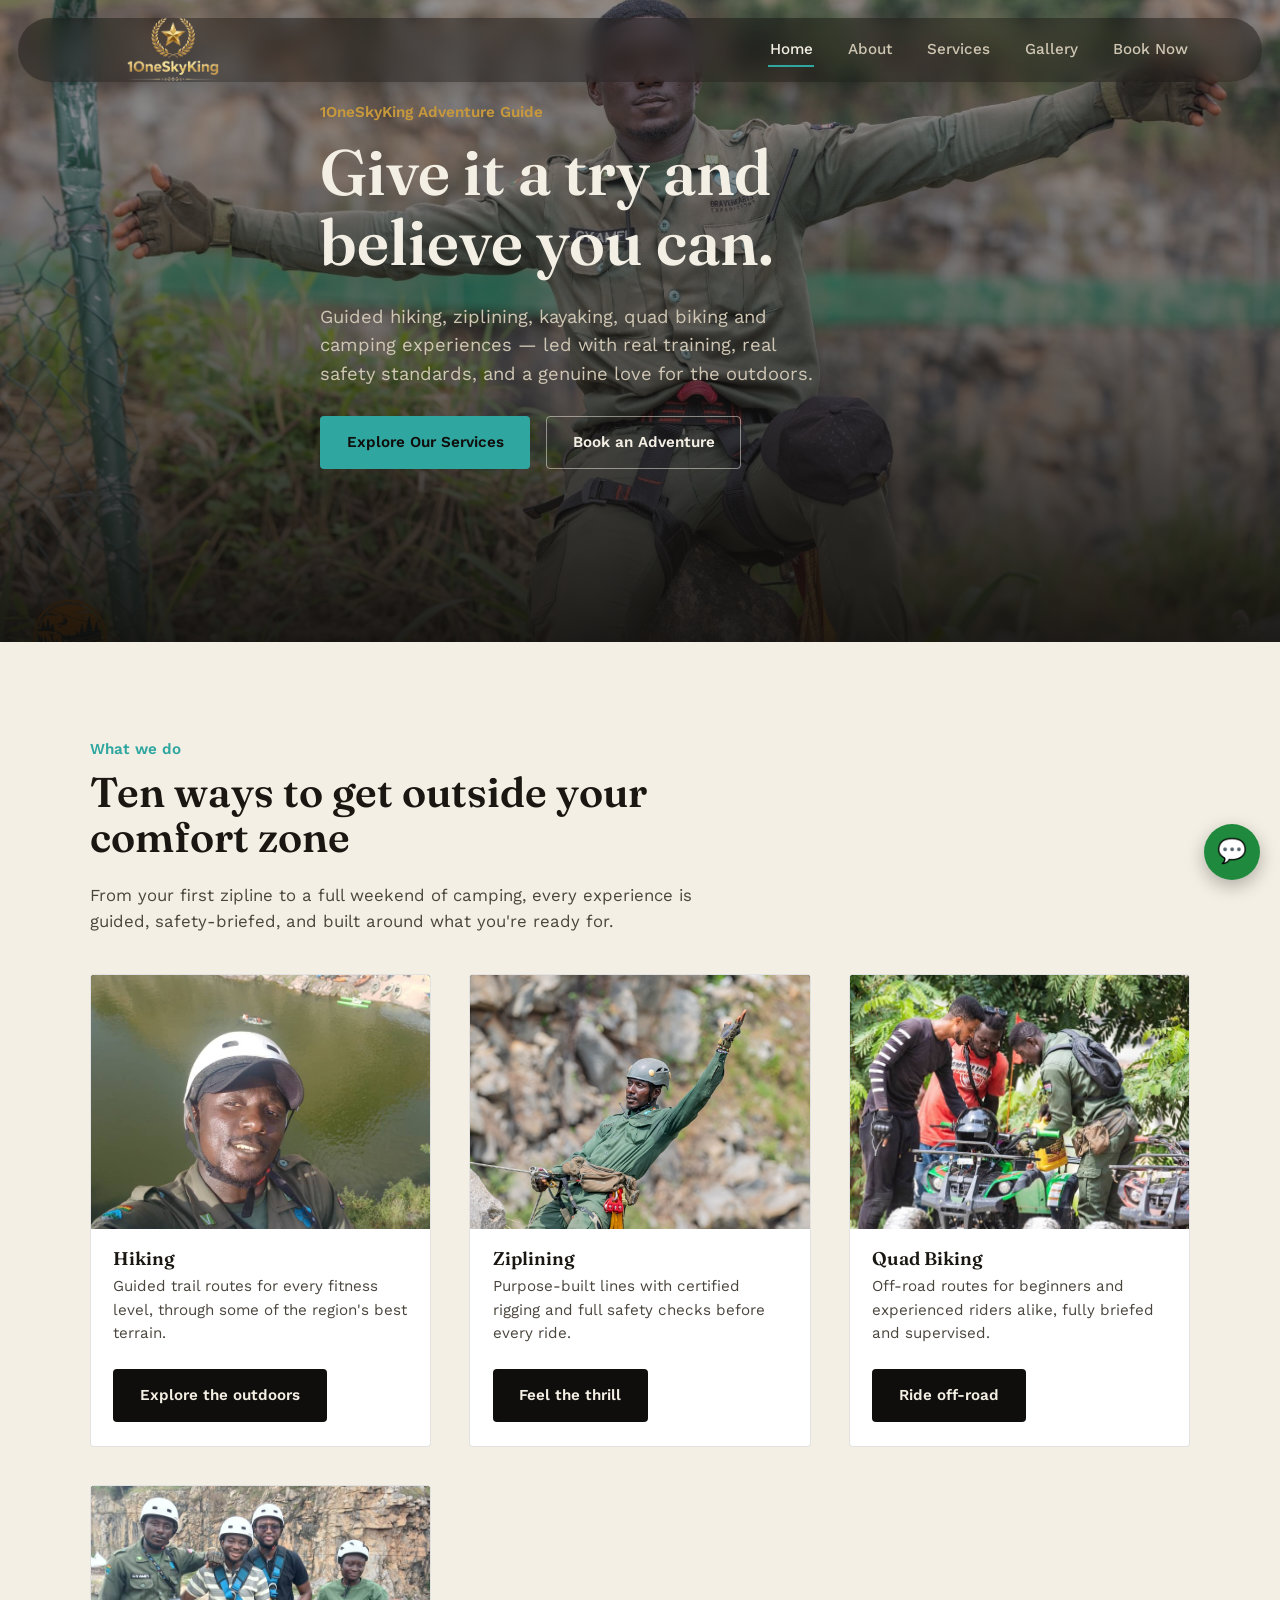
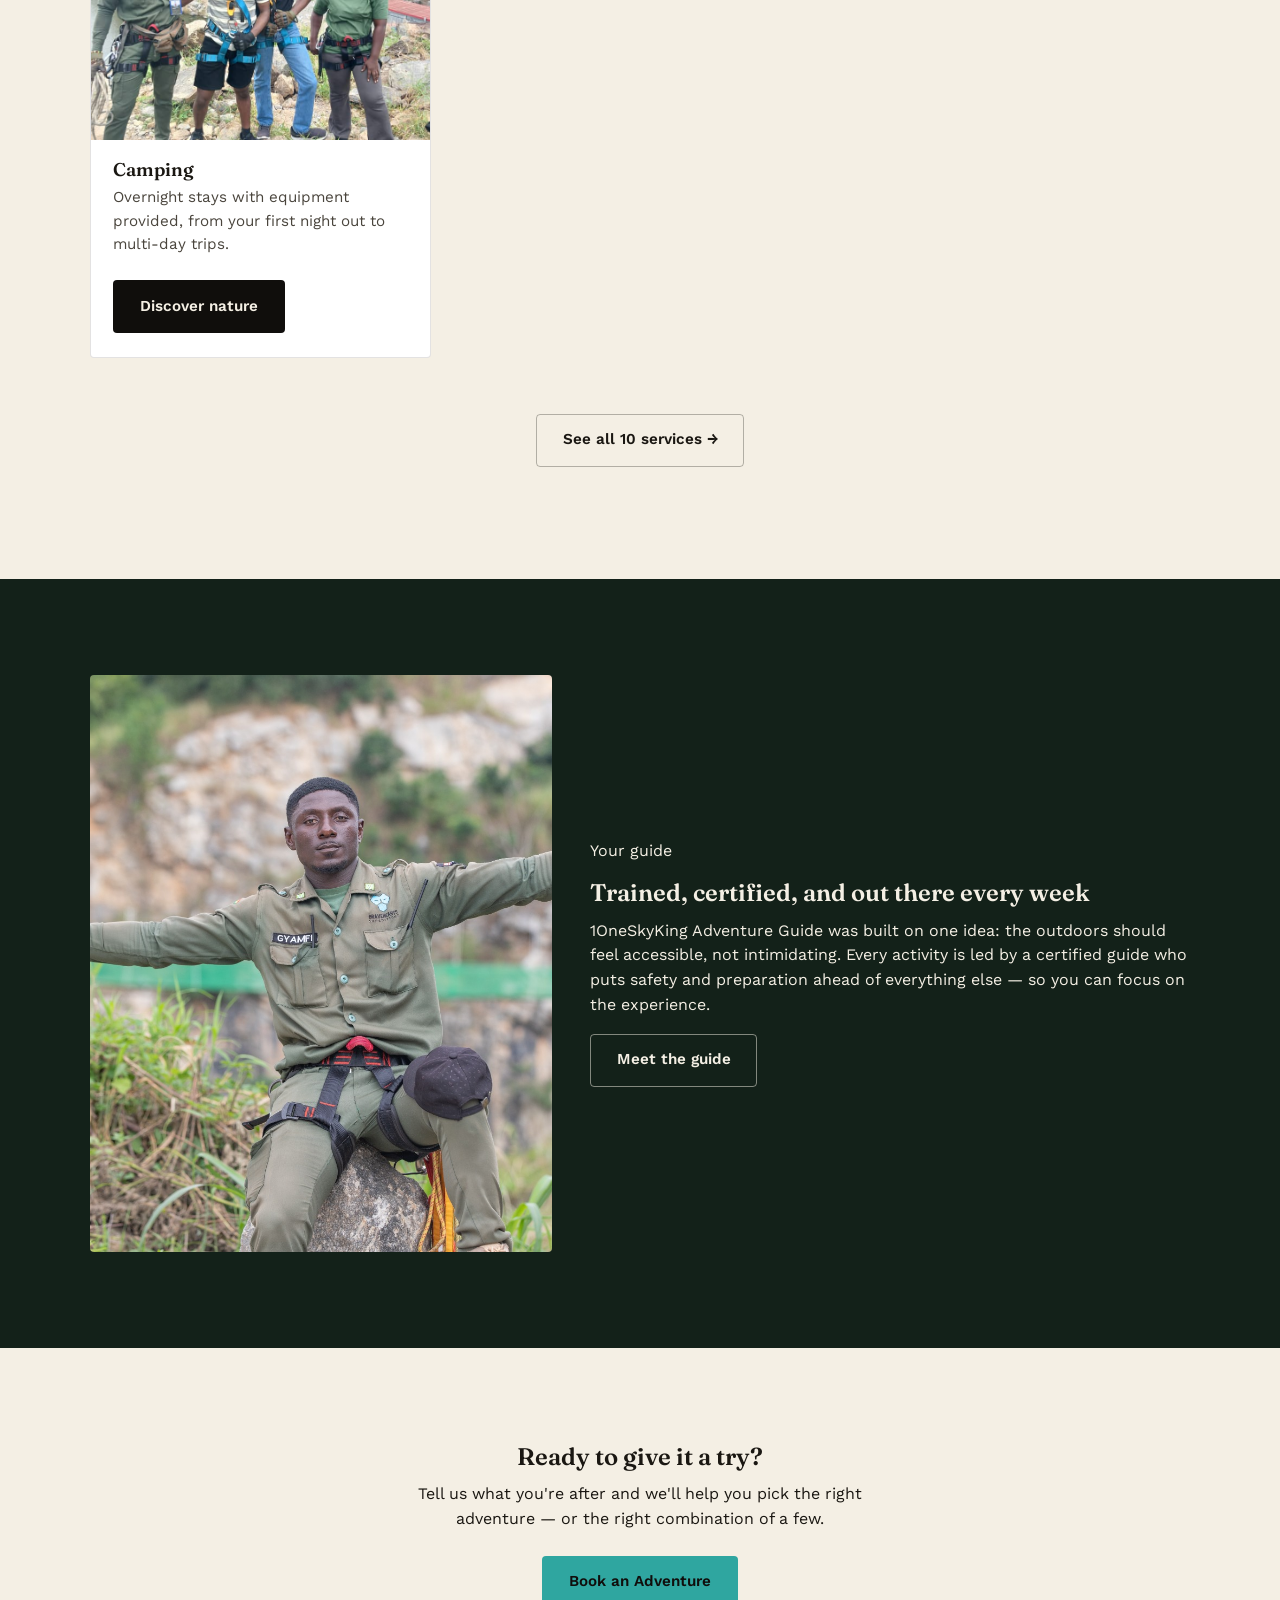
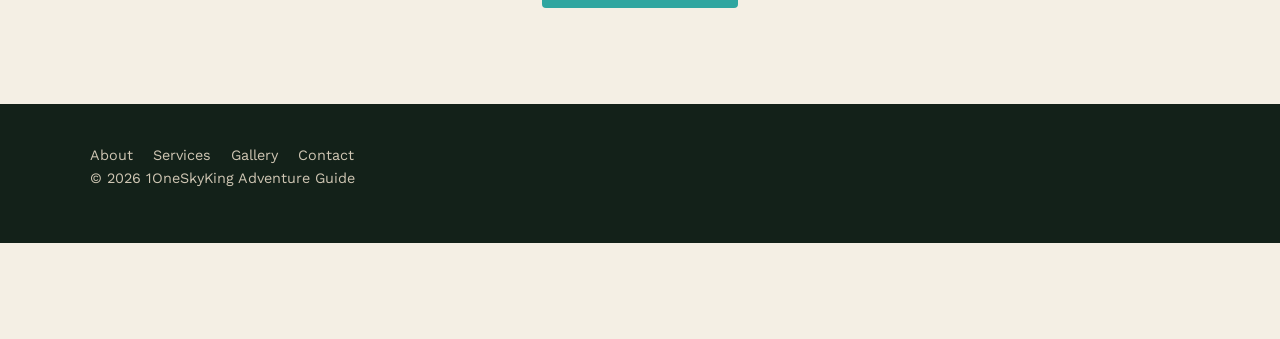
==== commit 9e330e91: "Made more Changes" ====
--- a/index.html
+++ b/index.html
@@ -17,8 +17,8 @@
     <button class="nav-toggle" aria-expanded="false" aria-controls="primary-nav" aria-label="Toggle menu">☰</button>
     <nav class="primary-nav" id="primary-nav">
       <ul>
-        <li><a href="index.html">Home</a></li>
-        <li><a href="about.html" aria-current="page">About</a></li>
+        <li><a href="index.html" aria-current="page">Home</a></li>
+        <li><a href="about.html">About</a></li>
         <li><a href="services.html">Services</a></li>
         <li><a href="gallery.html">Gallery</a></li>
         <li><a href="contact.html">Book Now</a></li>
@@ -52,7 +52,7 @@
       </div>
       <div class="card-grid">
         <div class="service-card">
-          <div class="thumb"></div>
+          <div class="thumb" style="background-image:url('images/Themanfacingwater.jpeg')"></div>
           <div class="body">
             <h3>Hiking</h3>
             <p>Guided trail routes for every fitness level, through some of the region's best terrain.</p>
@@ -60,7 +60,7 @@
           </div>
         </div>
         <div class="service-card">
-          <div class="thumb"></div>
+          <div class="thumb" style="background-image:url('images/Zipline3.jpeg')" ></div>
           <div class="body">
             <h3>Ziplining</h3>
             <p>Purpose-built lines with certified rigging and full safety checks before every ride.</p>
@@ -68,7 +68,7 @@
           </div>
         </div>
         <div class="service-card">
-          <div class="thumb"></div>
+          <div class="thumb" style="background-image:url('images/QuadBike.jpeg')"></div>
           <div class="body">
             <h3>Quad Biking</h3>
             <p>Off-road routes for beginners and experienced riders alike, fully briefed and supervised.</p>
@@ -76,7 +76,7 @@
           </div>
         </div>
         <div class="service-card">
-          <div class="thumb"></div>
+          <div class="thumb" style="background-image:url('images/withCustomers.jpeg')"></div>
           <div class="body">
             <h3>Camping</h3>
             <p>Overnight stays with equipment provided, from your first night out to multi-day trips.</p>
@@ -90,7 +90,7 @@
 
   <section class="section-dark">
     <div class="wrap about-grid">
-      <div class="thumb"></div>
+      <div class="thumb" style="background-image:url('images/Hero.jpeg')"></div>
       <div>
         <p class="kicker">Your guide</p>
         <h2>Trained, certified, and out there every week</h2>
--- a/css/style.css
+++ b/css/style.css
@@ -72,38 +72,46 @@
    Header / Nav
    ========================================================= */
 .site-header{
-  position: sticky;
-  top: 0;
-  z-index: 100;
+  position: fixed;
+  top: 18px;
+  left: 18px;
+  right: 18px;
+  z-index: 1000;
   background: rgba(16,14,12,0.45);
   backdrop-filter: blur(10px);
   -webkit-backdrop-filter: blur(10px);
-  border-bottom: none;
-  border-radius: 0 0 24px 24px;
+  border-radius: 999px;
+  box-shadow: 0 8px 24px rgba(0,0,0,0.25);
 }
 
 .site-header .wrap{
   display:flex;
   align-items:center;
   justify-content:space-between;
-  height: 76px;
+  height: 64px;
+  max-width: 1180px;
+}
+
+/* pages without a hero need room so content doesn't hide under the floating bar */
+main > section:first-child:not(.hero){
+  padding-top: 130px;
 }
 
 .logo{
-  font-family: var(--header-font);
-  letter-spacing: 0.5px;
   display:flex;
   align-items:center;
   gap:0.6rem;
-  font-family: var(--display);
-  font-size: 1.25rem;
+  font-family: var(--header-font, var(--display));
+  font-size: 1.15rem;
   color: var(--bone);
   font-weight:600;
   letter-spacing: 0.2px;
 }
-.logo .mark{
-  width:34px; height:34px;
-  flex-shrink:0;
+.logo img{
+  height: 26px;
+  width: auto;
+  max-height: 100%;
+  object-fit: contain;
 }
 
 nav.primary-nav ul{
@@ -131,7 +139,7 @@
   background:none;
   border:1px solid rgba(244,239,228,0.3);
   color: var(--bone);
-  border-radius: var(--radius);
+  border-radius: 999px;
   width:42px; height:38px;
   font-size:1.1rem;
   cursor:pointer;
@@ -141,9 +149,11 @@
   .nav-toggle{ display:block; }
   nav.primary-nav{
     position:absolute;
-    top:76px; left:0; right:0;
-    background: var(--char);
-    border-bottom:1px solid rgba(244,239,228,0.08);
+    top: calc(100% + 10px);
+    left:0; right:0;
+    background: rgba(16,14,12,0.9);
+    backdrop-filter: blur(10px);
+    border-radius: 20px;
     max-height:0;
     overflow:hidden;
     transition: max-height .25s ease;
@@ -151,7 +161,7 @@
   nav.primary-nav.open{ max-height: 320px; }
   nav.primary-nav ul{
     flex-direction:column;
-    padding: 0.5rem clamp(1.25rem,4vw,2.5rem) 1.25rem;
+    padding: 0.5rem 1.5rem 1.25rem;
     gap: 0.25rem;
   }
   nav.primary-nav a{ display:block; padding:0.6rem 0; }
@@ -197,6 +207,7 @@
    Hero
    ========================================================= */
 .hero{
+  margin-top: -96px;
   position:relative;
   overflow:hidden;
   min-height: 82vh;
@@ -354,22 +365,21 @@
   margin-bottom:2rem;
 }
 .gallery-filters button{
-  font-family:var(--body);
-  font-weight:600;
-  font-size:0.9rem;
-  padding: 0.5rem 1.1rem;
-  border-radius: 999px;
-  border: 1px solid rgba(26,23,18,0.2);
+  font-family: var(--body);
+  font-weight:600;
+  font-size:0.95rem;
+  padding: 0.3rem 0;
+  border: none;
+  border-bottom: 2px solid transparent;
   background: transparent;
   color: var(--ink);
   cursor:pointer;
-  transition: background .15s ease, color .15s ease;
+  transition: border-color .2s ease, color .2s ease;
 }
 .gallery-filters button.active,
 .gallery-filters button:hover{
-  background: var(--canopy);
-  border-color: var(--canopy);
-  color: var(--bone);
+  border-bottom-color: var(--ember);
+  color: var(--canopy);
 }
 .gallery-grid{
   display:grid;
@@ -565,3 +575,14 @@
 /* utility */
 .center{ text-align:center; }
 .mt-lg{ margin-top: clamp(2rem,5vw,3.5rem); }
+
+.service-taglist{
+  font-family: var(--display);
+  font-size: 1.1rem;
+  color: var(--canopy);
+  letter-spacing: 0.3px;
+}
+.service-taglist:hover{
+  letter-spacing: 0.6px;
+  transition: letter-spacing 0.3s ease;
+}
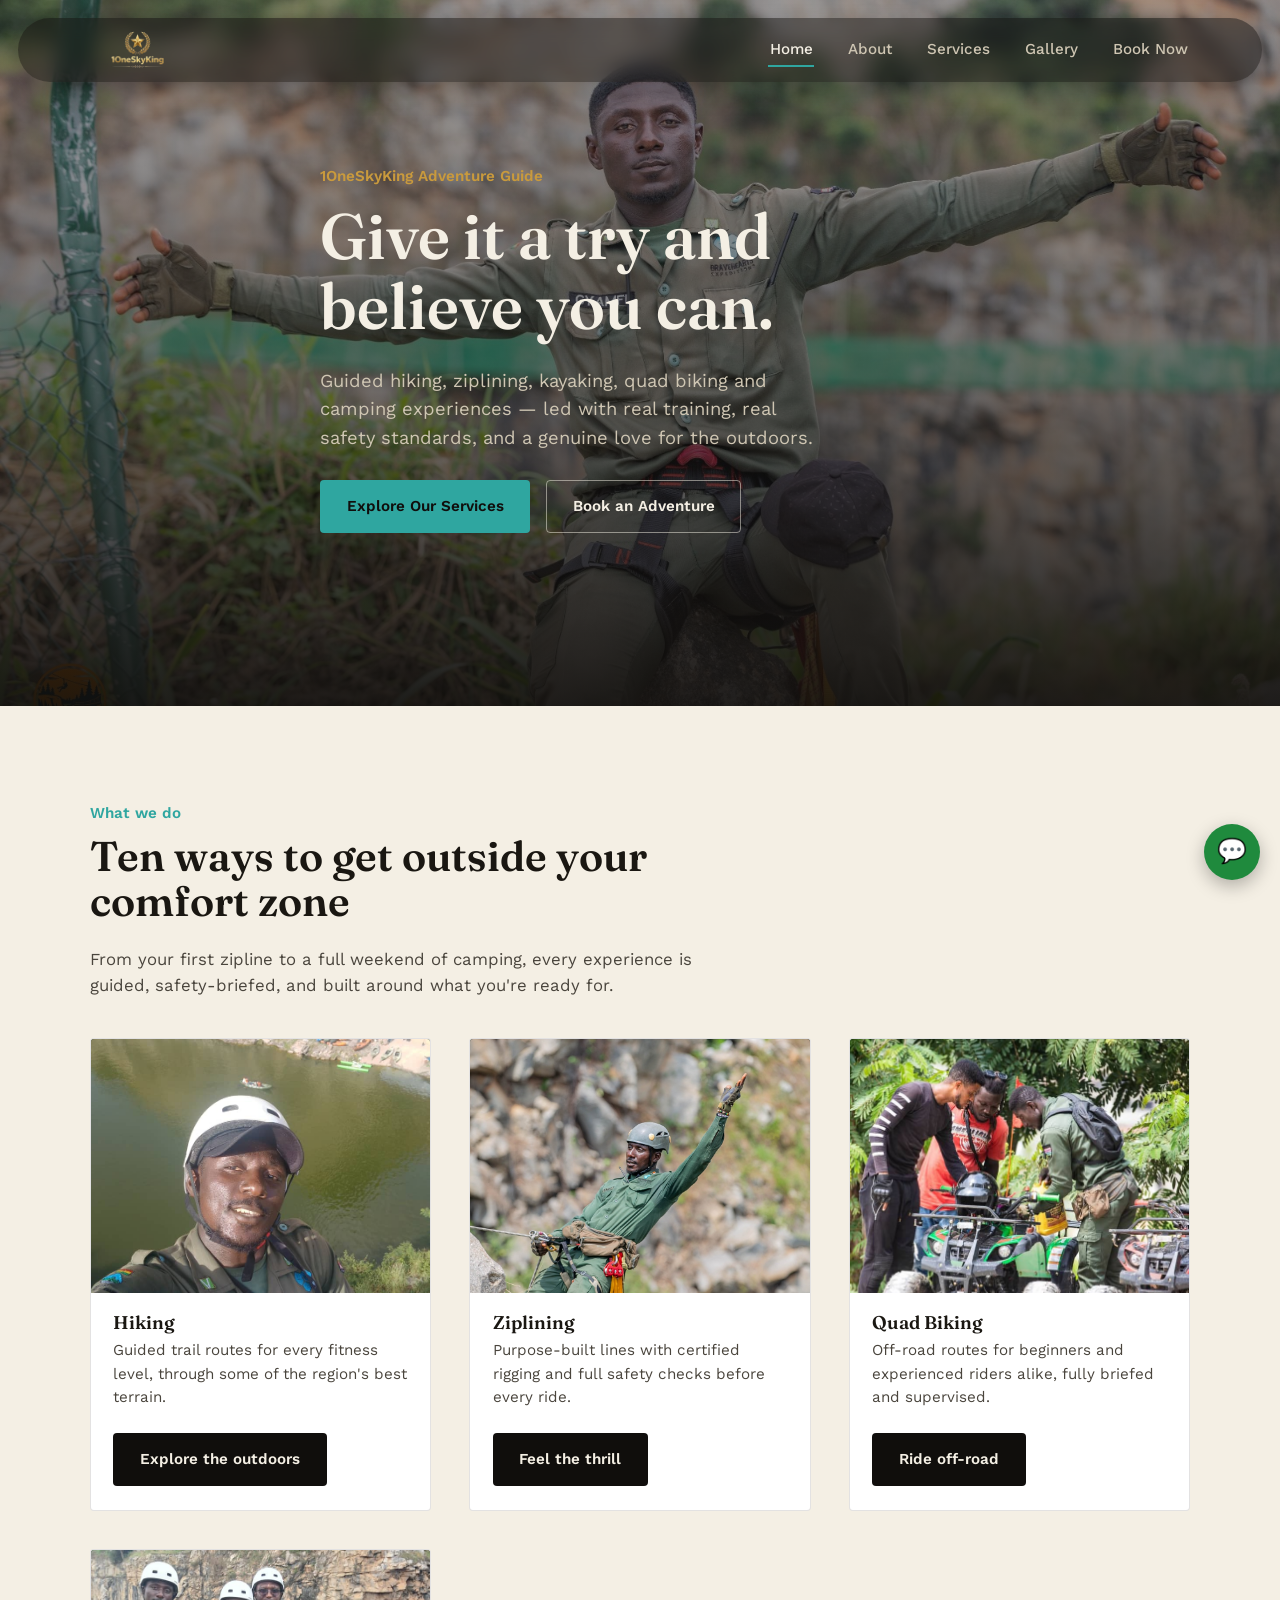
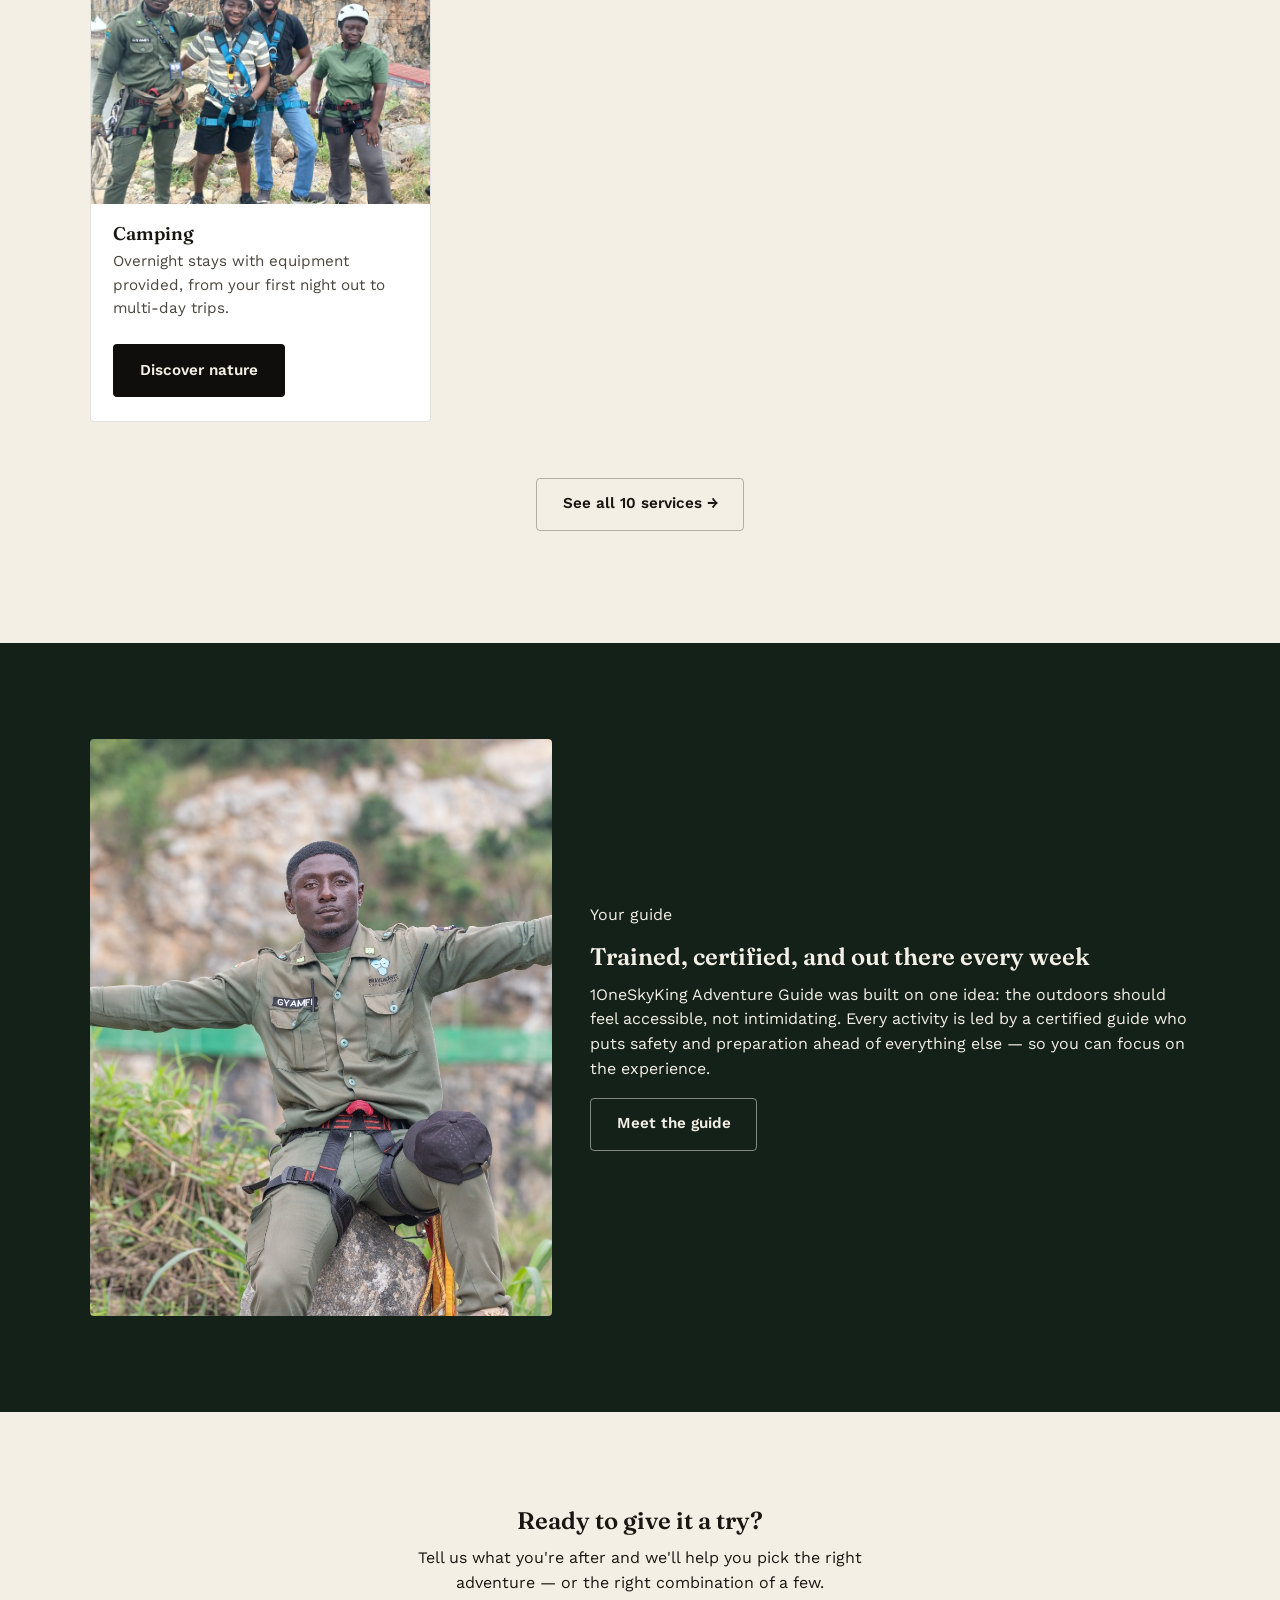
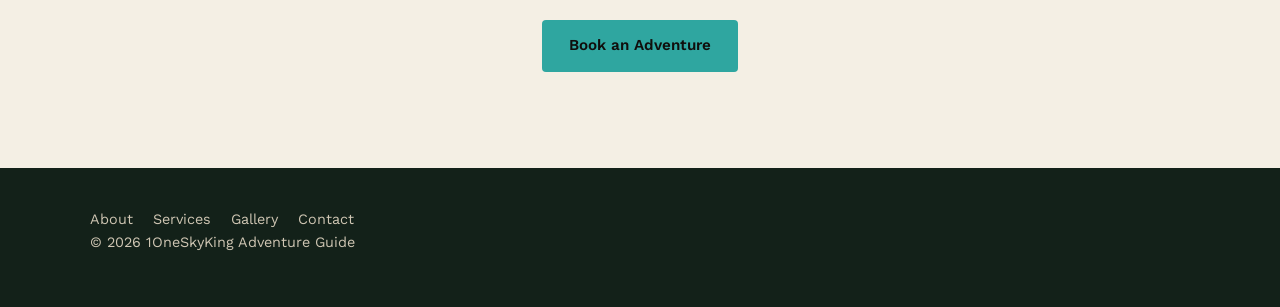
==== commit 12c8ef76: "Made more Changes" ====
--- a/index.html
+++ b/index.html
@@ -12,7 +12,7 @@
 <header class="site-header">
   <div class="wrap">
     <a href="index.html" class="logo">
-  <img src="./images/Logo.png" alt="1OneSkyKing" style="height:70px; width:auto;">
+  <img src="./images/Logo.png" alt="1OneSkyKing" style="height:40px; width:auto;">
 </a>
     <button class="nav-toggle" aria-expanded="false" aria-controls="primary-nav" aria-label="Toggle menu">☰</button>
     <nav class="primary-nav" id="primary-nav">
--- a/css/style.css
+++ b/css/style.css
@@ -72,11 +72,10 @@
    Header / Nav
    ========================================================= */
 .site-header{
-  position: fixed;
+  position: sticky;
   top: 18px;
-  left: 18px;
-  right: 18px;
-  z-index: 1000;
+  z-index: 100;
+  margin: 0 18px;
   background: rgba(16,14,12,0.45);
   backdrop-filter: blur(10px);
   -webkit-backdrop-filter: blur(10px);
@@ -90,11 +89,6 @@
   justify-content:space-between;
   height: 64px;
   max-width: 1180px;
-}
-
-/* pages without a hero need room so content doesn't hide under the floating bar */
-main > section:first-child:not(.hero){
-  padding-top: 130px;
 }
 
 .logo{
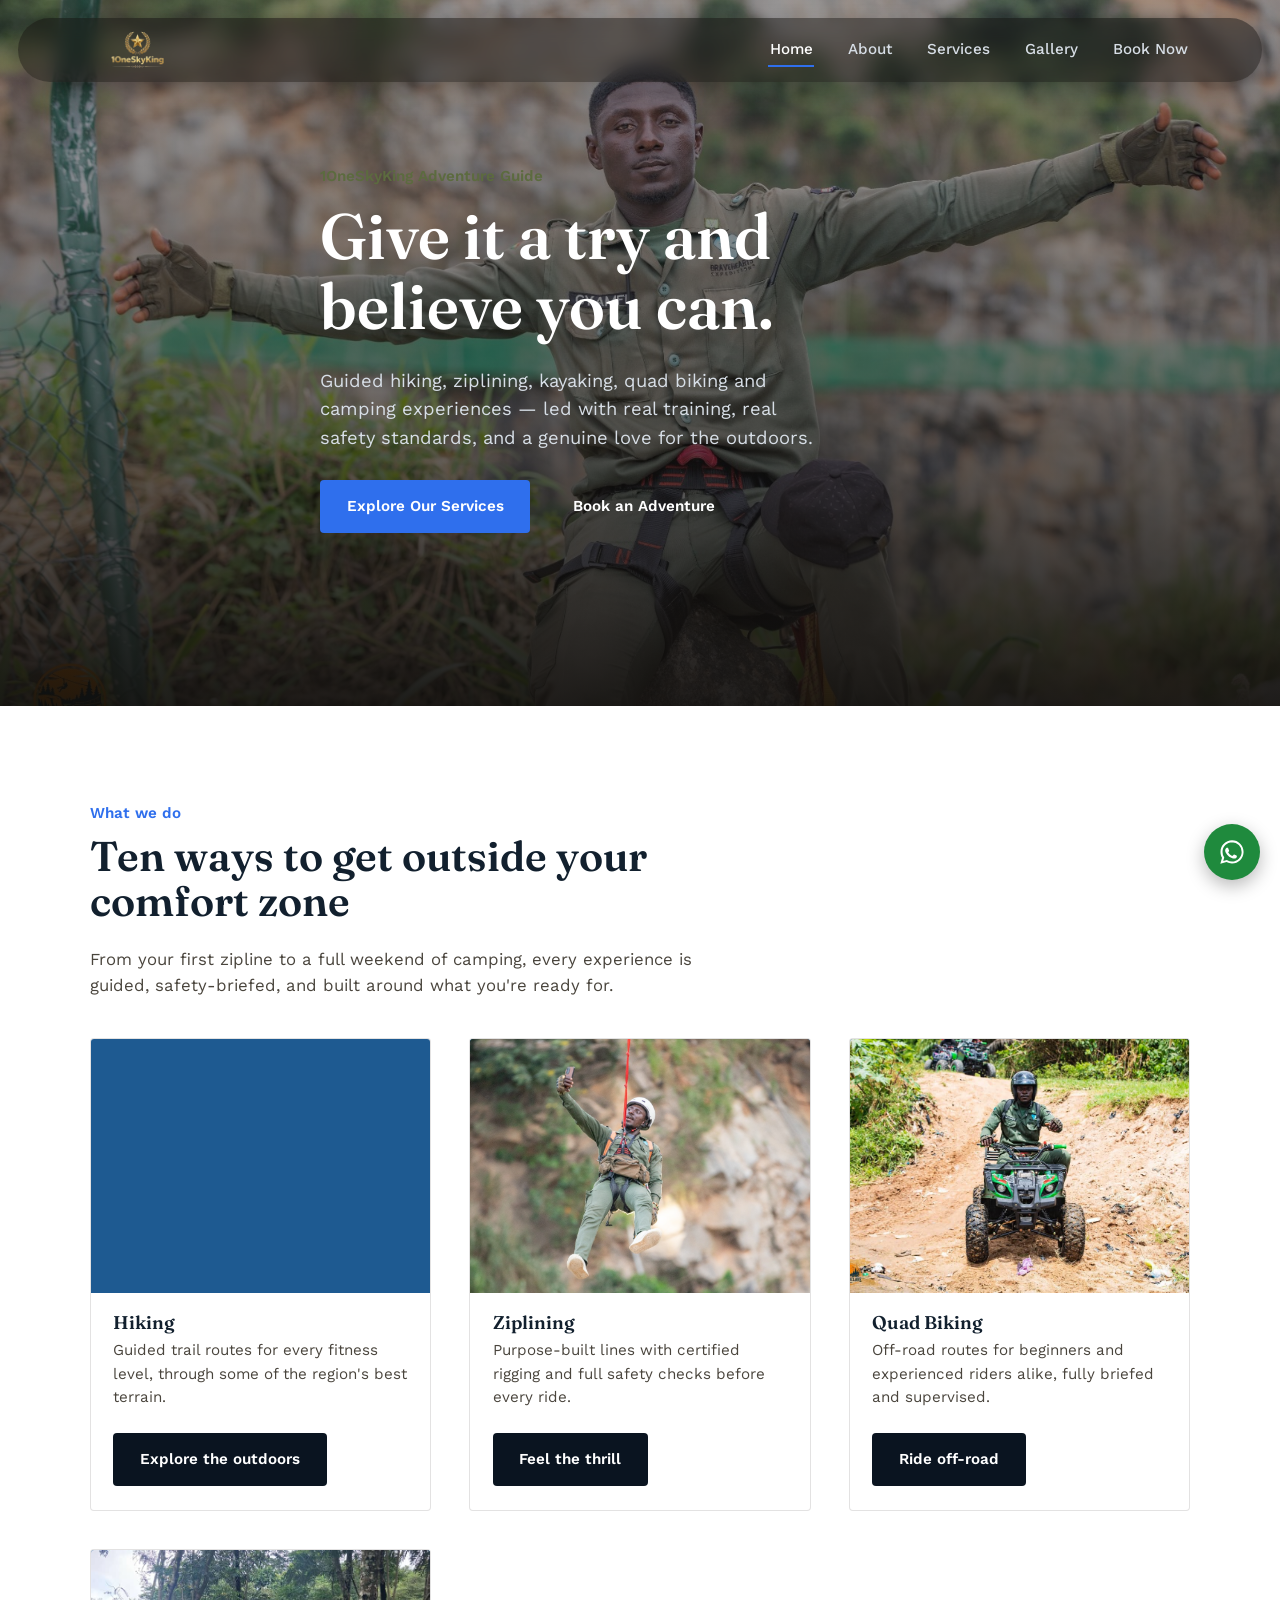
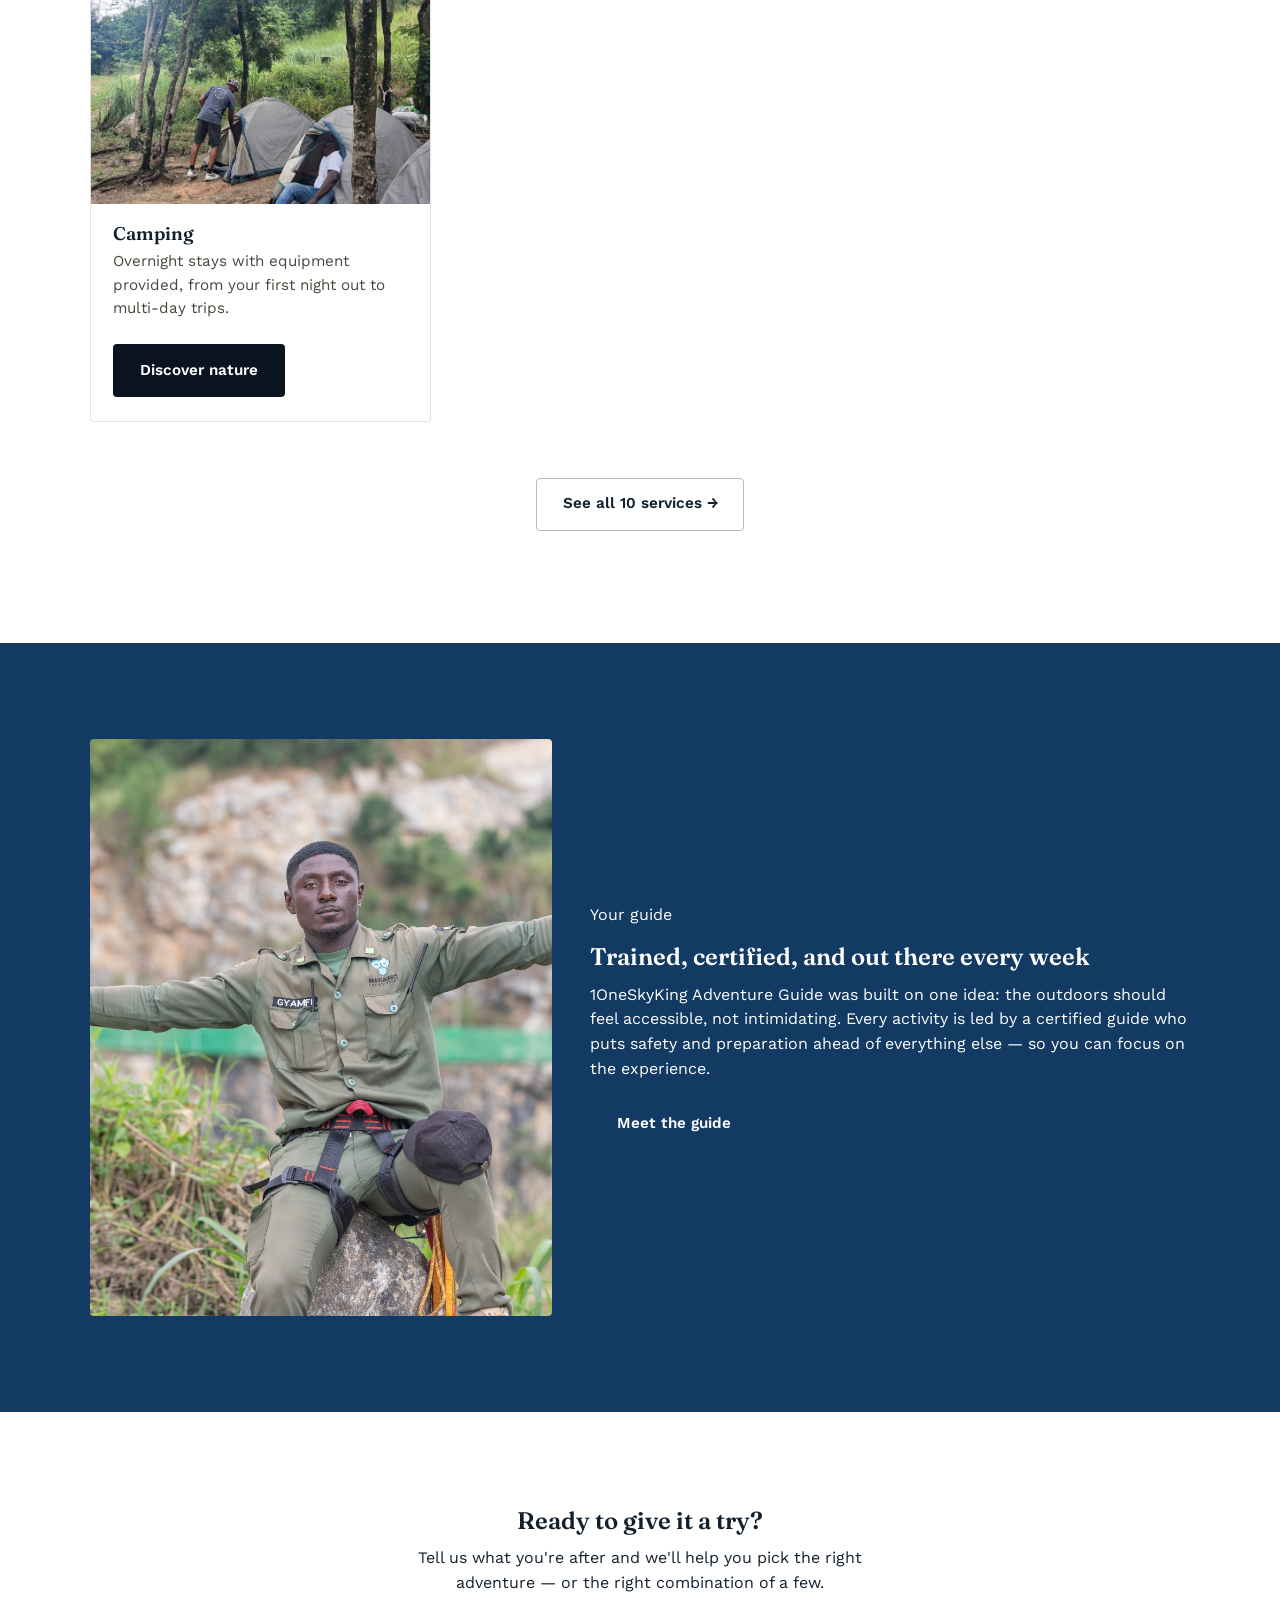
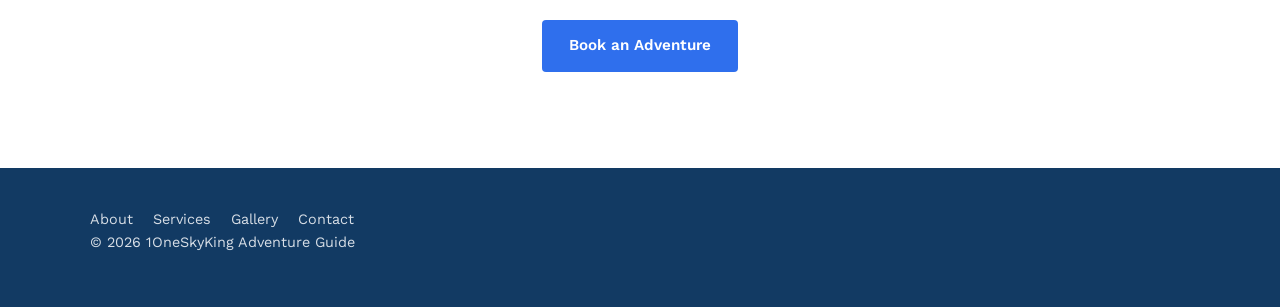
==== commit 03b5b094: "Made in changes" ====
--- a/index.html
+++ b/index.html
@@ -52,7 +52,7 @@
       </div>
       <div class="card-grid">
         <div class="service-card">
-          <div class="thumb" style="background-image:url('images/Themanfacingwater.jpeg')"></div>
+          <div class="thumb" style="background-image:url('images/')"></div>
           <div class="body">
             <h3>Hiking</h3>
             <p>Guided trail routes for every fitness level, through some of the region's best terrain.</p>
@@ -60,7 +60,7 @@
           </div>
         </div>
         <div class="service-card">
-          <div class="thumb" style="background-image:url('images/Zipline3.jpeg')" ></div>
+          <div class="thumb" style="background-image:url('images/Zipline4.jpeg')" ></div>
           <div class="body">
             <h3>Ziplining</h3>
             <p>Purpose-built lines with certified rigging and full safety checks before every ride.</p>
@@ -68,7 +68,7 @@
           </div>
         </div>
         <div class="service-card">
-          <div class="thumb" style="background-image:url('images/QuadBike.jpeg')"></div>
+          <div class="thumb" style="background-image:url('images/QuadBikeeee.jpeg')"></div>
           <div class="body">
             <h3>Quad Biking</h3>
             <p>Off-road routes for beginners and experienced riders alike, fully briefed and supervised.</p>
@@ -76,7 +76,7 @@
           </div>
         </div>
         <div class="service-card">
-          <div class="thumb" style="background-image:url('images/withCustomers.jpeg')"></div>
+          <div class="thumb" style="background-image:url('images/camping1.jpeg')"></div>
           <div class="body">
             <h3>Camping</h3>
             <p>Overnight stays with equipment provided, from your first night out to multi-day trips.</p>
@@ -123,7 +123,11 @@
   </div>
 </footer>
 
-<a href="https://wa.me/+233246155531" class="whatsapp-float" aria-label="Chat on WhatsApp" target="_blank" rel="noopener">💬</a>
+<a href="https://wa.me/+233246155531" class="whatsapp-float" aria-label="Chat on WhatsApp" target="_blank" rel="noopener">
+  <svg width="28" height="28" viewBox="0 0 24 24" fill="#fff" aria-hidden="true">
+    <path d="M12.04 2C6.58 2 2.13 6.45 2.13 11.91c0 1.75.46 3.45 1.32 4.95L2 22l5.29-1.39c1.44.79 3.06 1.2 4.71 1.2h.01c5.46 0 9.91-4.45 9.91-9.91 0-2.65-1.03-5.14-2.9-7.01A9.84 9.84 0 0 0 12.04 2m0 1.67a8.2 8.2 0 0 1 5.83 2.42 8.19 8.19 0 0 1 2.41 5.82c0 4.55-3.7 8.24-8.25 8.24-1.44 0-2.86-.38-4.09-1.09l-.29-.17-3.14.82.84-3.06-.19-.31a8.2 8.2 0 0 1-1.26-4.38c0-4.55 3.7-8.24 8.25-8.24m-4.53 4.72c-.16 0-.42.06-.64.31s-.85.83-.85 2.02.87 2.35.99 2.51c.12.16 1.71 2.71 4.24 3.7 2.1.83 2.52.66 2.98.62.46-.04 1.48-.6 1.69-1.19.21-.58.21-1.08.14-1.19-.06-.1-.22-.16-.46-.28s-1.48-.73-1.71-.81c-.23-.08-.4-.12-.56.13-.16.24-.64.81-.79.98-.14.16-.29.18-.53.06-.24-.12-1.03-.38-1.96-1.21-.72-.65-1.22-1.44-1.36-1.68-.14-.24-.02-.37.1-.49.11-.11.24-.28.36-.42.12-.14.16-.24.24-.4.08-.16.04-.3-.02-.42-.06-.12-.56-1.36-.77-1.86-.2-.49-.4-.42-.56-.43-.14-.01-.3-.01-.46-.01"/>
+  </svg>
+</a>
 
 <script src="js/main.js"></script>
 </body>
--- a/css/style.css
+++ b/css/style.css
@@ -6,18 +6,19 @@
 
 :root{
   /* color */
-  --canopy:      #132119;   /* deep forest green — primary dark */
-  --canopy-2:    #1c3226;   /* lighter green for panels */
-  --char:        #100e0c;   /* near-black, warm not blue */
-  --ember:       #2fa6a0;    /*Teal */  /*--ember: #e8543a; */
-  --gold:        #c99a3d;   /* muted gold accent */
-  --bone:        #f4efe4;   /* warm off-white */
-  --bone-dim:    #cfc6b3;   /* muted bone for secondary text on dark */
-  --ink:         #1a1712;   /* body text on light */
+  --canopy:      #123a63;   /* deep blue — primary dark (sections, footer, thumbs) */
+  --canopy-2:    #1e5a91;   /* lighter blue for panels/thumbs */
+  --char:        #0a1420;   /* near-black navy — header base */
+  --ember:       #2f6fed;   /* bold blue — main CTA/accent color */
+  --gold:        #5c6b3f;   /* army green — small accent touches only */
+  --bone:        #ffffff;   /* white — primary light color now */
+  --bone-dim:    #d7dee6;   /* soft blue-white for secondary text on dark */
+  --ink:         #12202e;   /* dark navy text on light backgrounds */
 
   /* type */
   --display: 'Fraunces', serif;
   --body: 'Work Sans', sans-serif;
+  --header-font: 'Anton', sans-serif;
 
   /* layout */
   --maxw: 1180px;
@@ -133,7 +134,7 @@
   background:none;
   border:1px solid rgba(244,239,228,0.3);
   color: var(--bone);
-  border-radius: 999px;
+  border-radius: 6px;
   width:42px; height:38px;
   font-size:1.1rem;
   cursor:pointer;
@@ -180,16 +181,9 @@
 
 .btn-primary{
   background: var(--ember);
-  color: var(--char);
-}
-.btn-primary:hover{ background:#e88a3d; }
-
-.btn-outline{
-  background: transparent;
-  border-color: rgba(244,239,228,0.5);
-  color: var(--bone);
-}
-.btn-outline:hover{ border-color: var(--bone); }
+  color: #ffffff;  
+}
+.btn-primary:hover{ background:#4a80f0; }
 
 .btn-dark{
   background: var(--char);
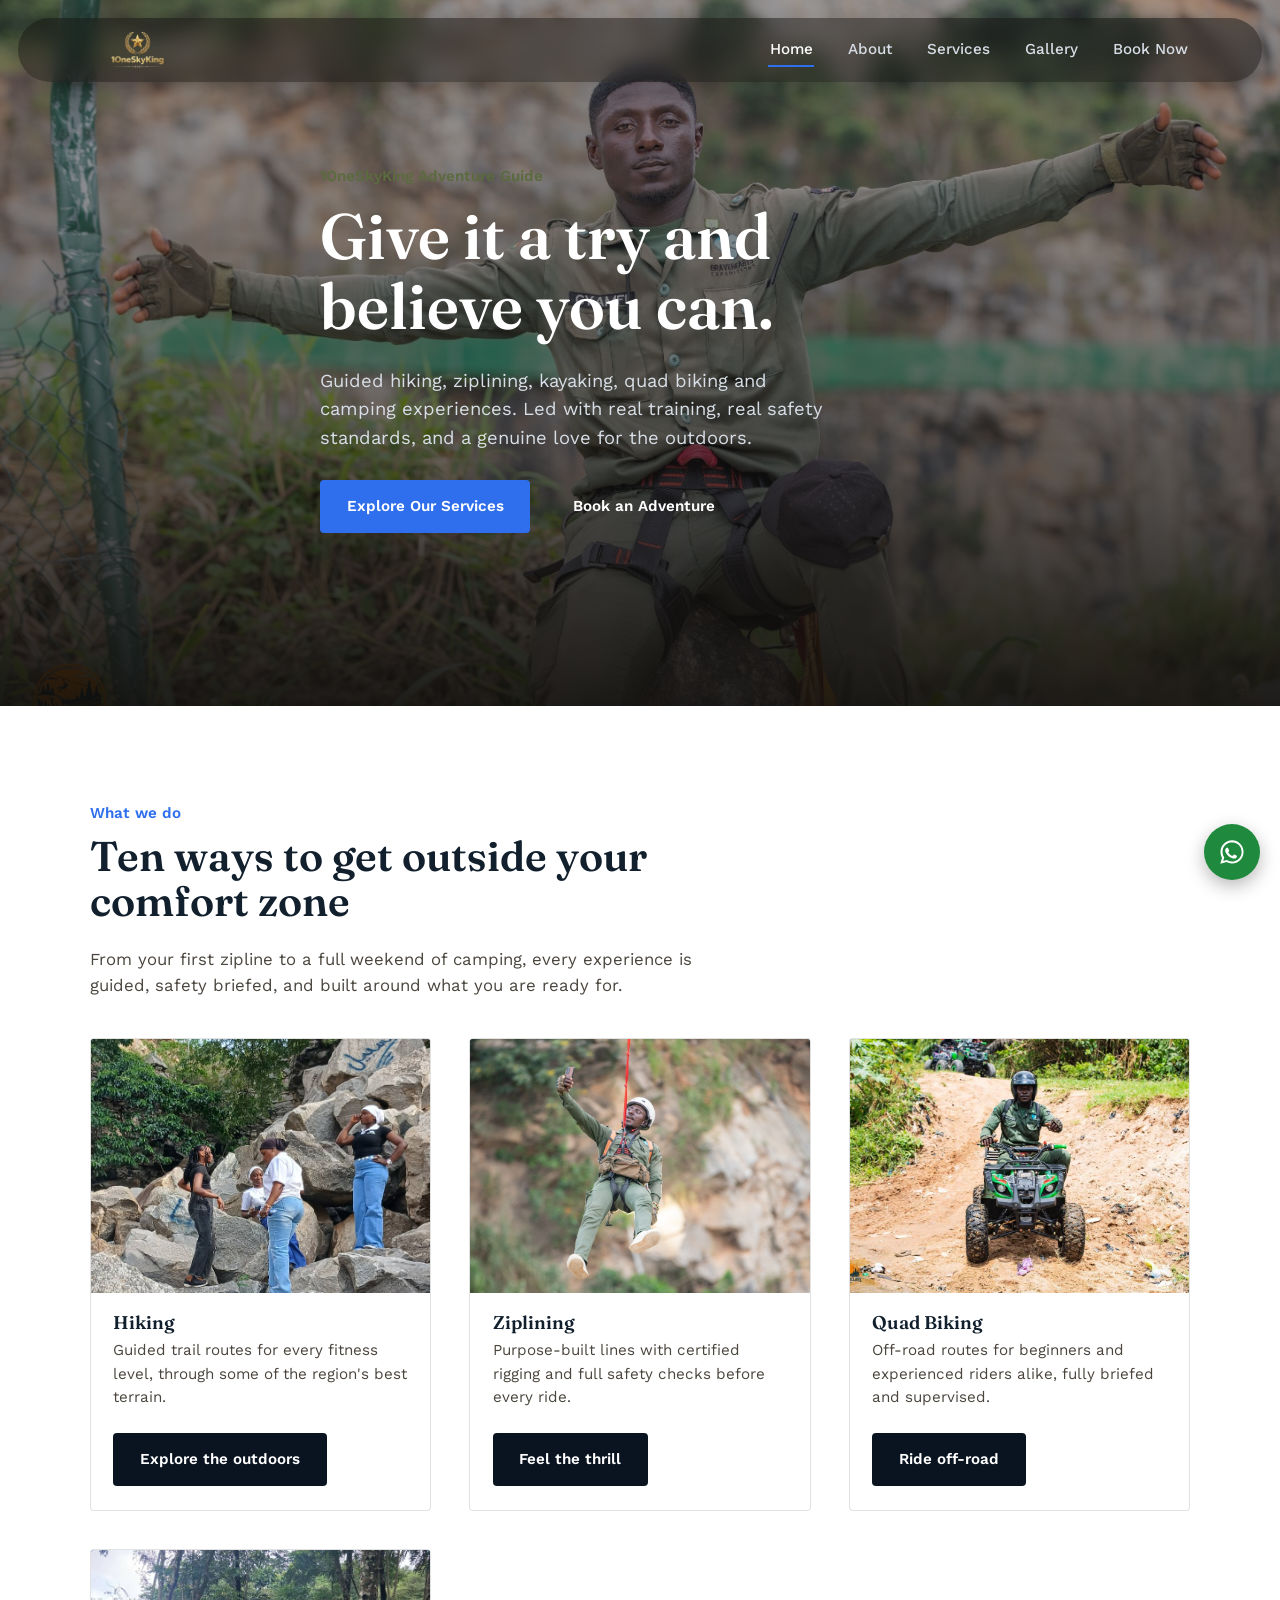
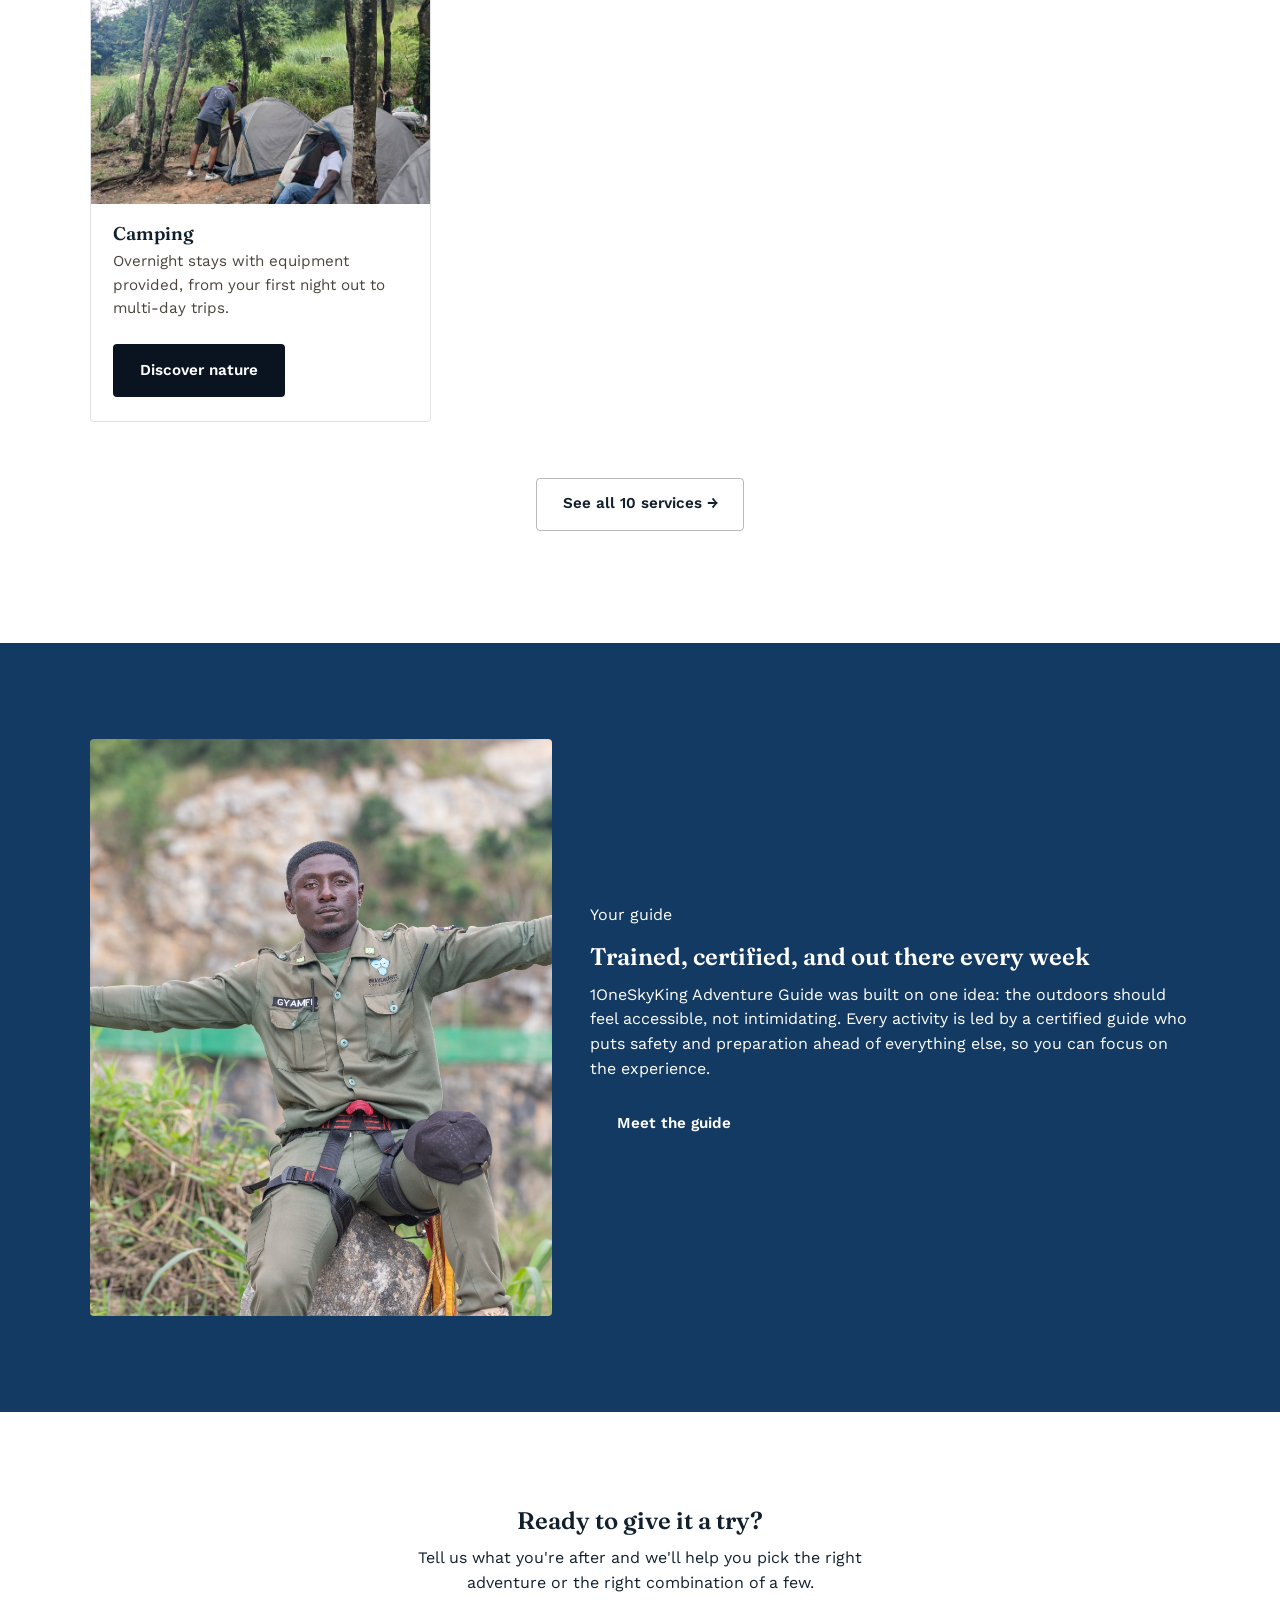
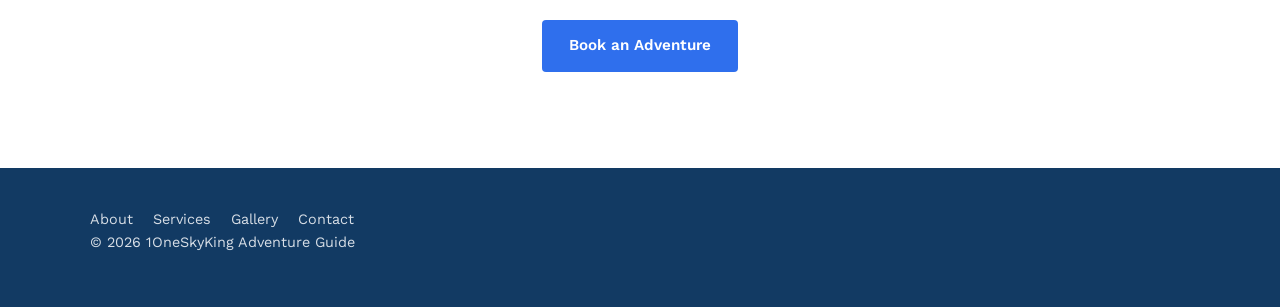
==== commit 502793e4: "Made changes" ====
--- a/index.html
+++ b/index.html
@@ -35,7 +35,7 @@
      <div class="wrap hero-inner">
       <p class="eyebrow">1OneSkyKing Adventure Guide</p>
       <h1>Give it a try and believe you can.</h1>
-      <p class="lede">Guided hiking, ziplining, kayaking, quad biking and camping experiences — led with real training, real safety standards, and a genuine love for the outdoors.</p>
+      <p class="lede">Guided hiking, ziplining, kayaking, quad biking and camping experiences. Led with real training, real safety standards, and a genuine love for the outdoors.</p>
       <div class="cta-row">
         <a href="services.html" class="btn btn-primary">Explore Our Services</a>
         <a href="contact.html" class="btn btn-outline">Book an Adventure</a>
@@ -48,11 +48,11 @@
       <div class="section-head">
         <p class="kicker">What we do</p>
         <h2>Ten ways to get outside your comfort zone</h2>
-        <p>From your first zipline to a full weekend of camping, every experience is guided, safety-briefed, and built around what you're ready for.</p>
+        <p>From your first zipline to a full weekend of camping, every experience is guided, safety briefed, and built around what you are ready for.</p>
       </div>
       <div class="card-grid">
         <div class="service-card">
-          <div class="thumb" style="background-image:url('images/')"></div>
+          <div class="thumb" style="background-image:url('images/On_Rock.jpeg')"></div>
           <div class="body">
             <h3>Hiking</h3>
             <p>Guided trail routes for every fitness level, through some of the region's best terrain.</p>
@@ -94,7 +94,7 @@
       <div>
         <p class="kicker">Your guide</p>
         <h2>Trained, certified, and out there every week</h2>
-        <p>1OneSkyKing Adventure Guide was built on one idea: the outdoors should feel accessible, not intimidating. Every activity is led by a certified guide who puts safety and preparation ahead of everything else — so you can focus on the experience.</p>
+        <p>1OneSkyKing Adventure Guide was built on one idea: the outdoors should feel accessible, not intimidating. Every activity is led by a certified guide who puts safety and preparation ahead of everything else, so you can focus on the experience.</p>
         <a href="about.html" class="btn btn-outline">Meet the guide</a>
       </div>
     </div>
@@ -103,7 +103,7 @@
   <section>
     <div class="wrap center">
       <h2>Ready to give it a try?</h2>
-      <p style="max-width:50ch; margin:0 auto 1.5rem;">Tell us what you're after and we'll help you pick the right adventure — or the right combination of a few.</p>
+      <p style="max-width:50ch; margin:0 auto 1.5rem;">Tell us what you're after and we'll help you pick the right adventure or the right combination of a few.</p>
       <a href="contact.html" class="btn btn-primary">Book an Adventure</a>
     </div>
   </section>
--- a/css/style.css
+++ b/css/style.css
@@ -422,6 +422,8 @@
 .pillar h3{ font-size:1.05rem; }
 .pillar p{ font-size:0.92rem; color:#4a453d; }
 
+.section-dark .pillar h3{ color: var(--bone); }
+.section-dark .pillar p{ color: var(--bone-dim); }
 /* =========================================================
    Safety section
    ========================================================= */
@@ -573,4 +575,11 @@
 .service-taglist:hover{
   letter-spacing: 0.6px;
   transition: letter-spacing 0.3s ease;
+}
+.gallery-item.video-item{ background: var(--char); }
+.gallery-item video{
+  width:100%;
+  height:100%;
+  object-fit:cover;
+  display:block;
 }
